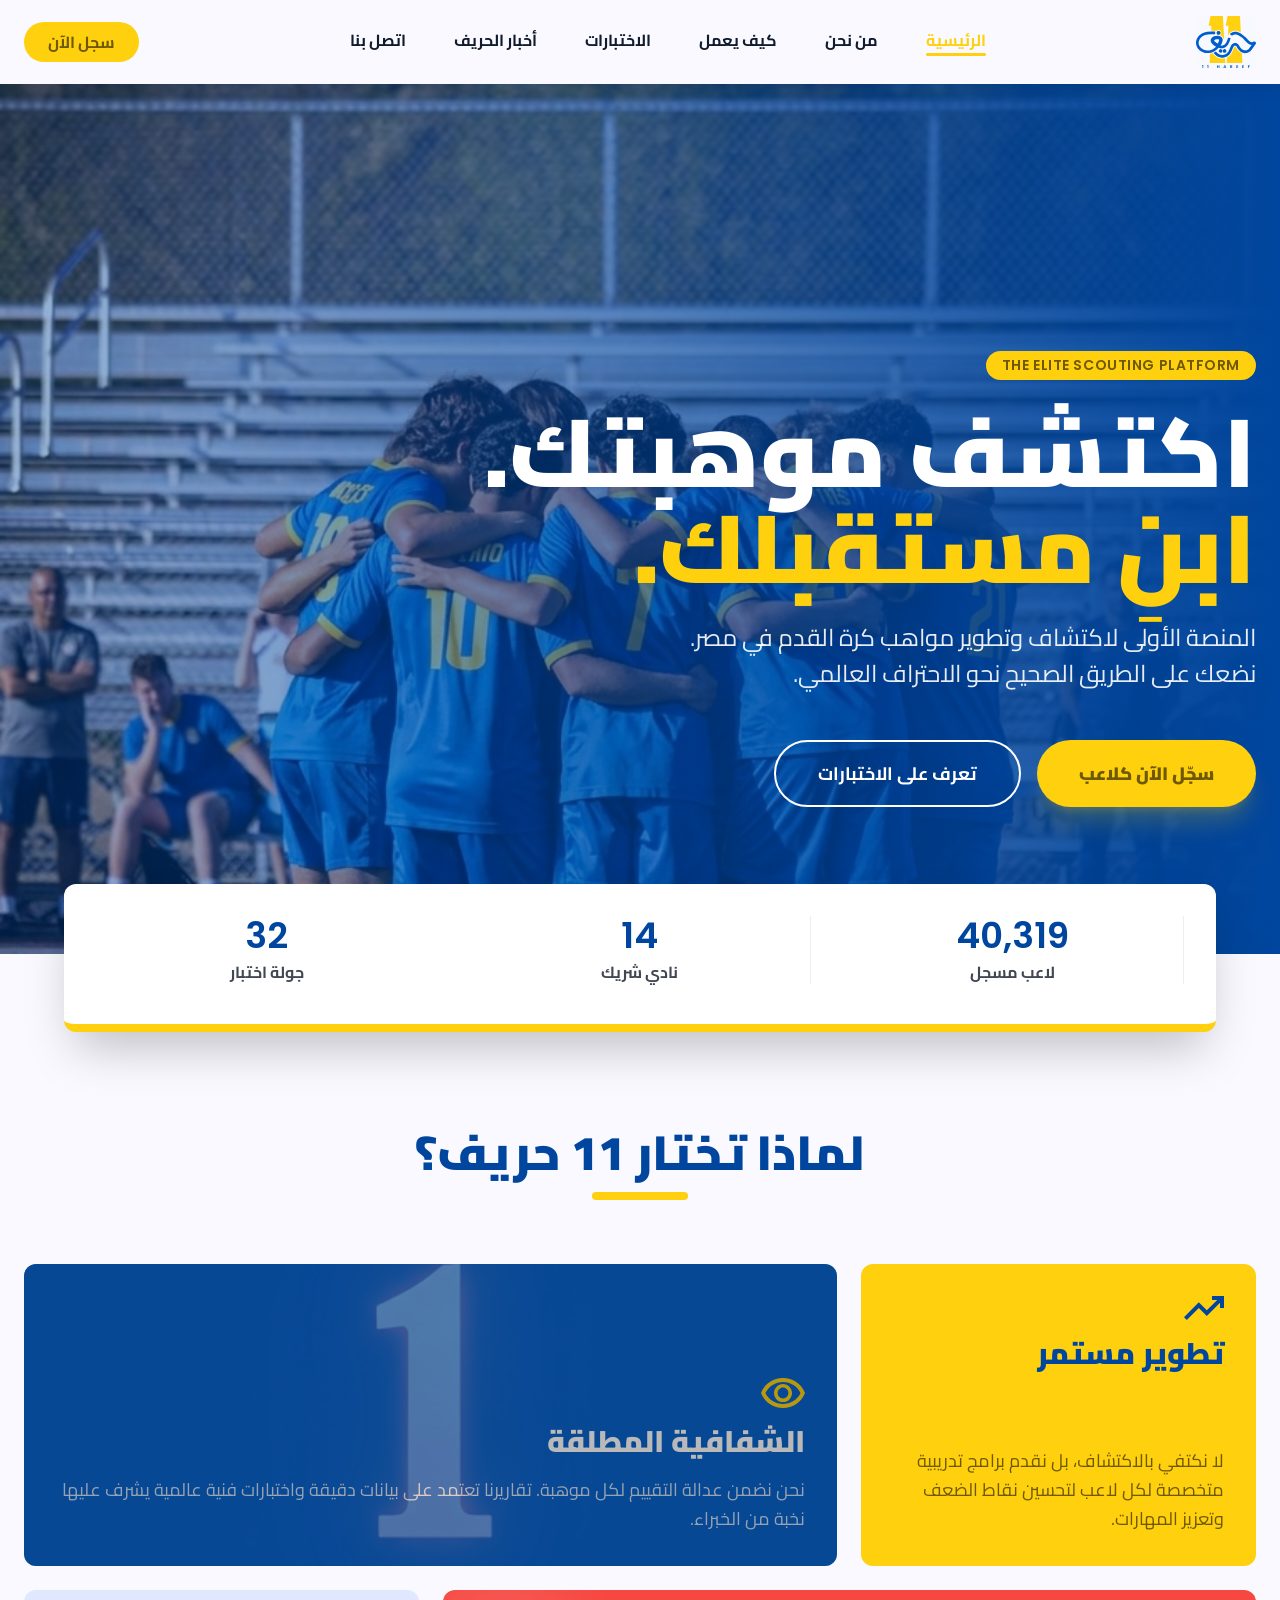
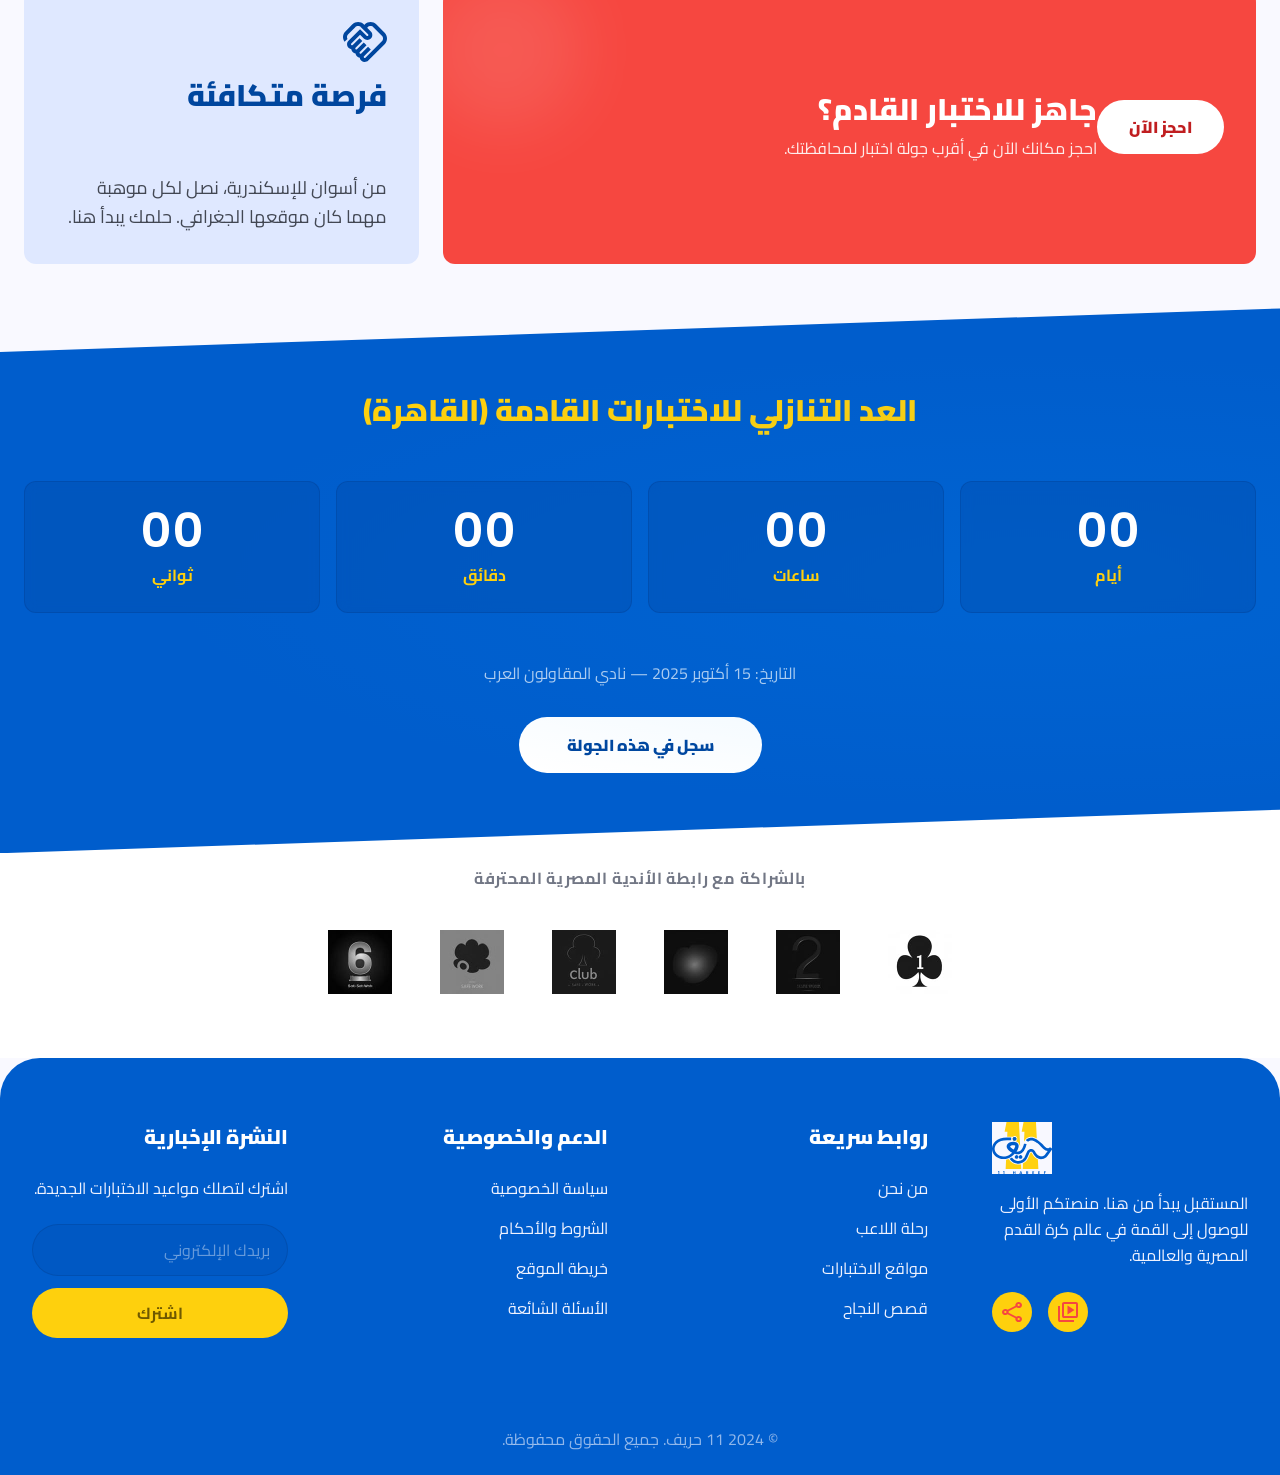
==== index.html @ 9cb5f7e1 "Initial commit" ====
<!DOCTYPE html>
<html lang="ar" dir="rtl">
<head>
  <meta charset="UTF-8" />
  <meta name="viewport" content="width=device-width, initial-scale=1.0" />
  <title>11 حريف — منصة اكتشاف وتطوير مواهب كرة القدم</title>
  <meta name="description" content="المنصة الأولى لاكتشاف وتطوير مواهب كرة القدم في مصر. سجّل الآن كلاعب وتعرف على أقرب جولة اختبار لمحافظتك." />

  <!-- Fonts -->
  <link rel="preconnect" href="https://fonts.googleapis.com" />
  <link rel="preconnect" href="https://fonts.gstatic.com" crossorigin />
  <link href="https://fonts.googleapis.com/css2?family=Cairo:wght@400;700;900&family=Poppins:wght@600&display=swap" rel="stylesheet" />

  <!-- Styles -->
  <link rel="stylesheet" href="css/tokens.css" />
  <link rel="stylesheet" href="css/base.css" />
  <link rel="stylesheet" href="css/components.css" />
  <link rel="stylesheet" href="css/animations.css" />
</head>

<body>

<!-- ══════════════════════════════════════
     NAVBAR
══════════════════════════════════════ -->
<header class="navbar" role="banner">
  <div class="container navbar__inner">

    <!-- Logo (RTL: right side = start) -->
    <a href="/" class="navbar__logo" aria-label="الصفحة الرئيسية لـ 11 حريف">
      <img src="assets/logo.svg" alt="11 حريف" />
    </a>

    <!-- Navigation links -->
    <nav class="navbar__links" role="navigation" aria-label="القائمة الرئيسية">
      <a href="#hero"      class="navbar__link active">الرئيسية</a>
      <a href="#about"     class="navbar__link">من نحن</a>
      <a href="#features"  class="navbar__link">كيف يعمل</a>
      <a href="#tryouts"   class="navbar__link">الاختبارات</a>
      <a href="#news"      class="navbar__link">أخبار الحريف</a>
      <a href="#contact"   class="navbar__link">اتصل بنا</a>
    </nav>

    <!-- CTA -->
    <a href="#register" class="navbar__cta">سجل الآن</a>

    <!-- Mobile hamburger -->
    <button class="navbar__hamburger" aria-label="فتح القائمة" aria-expanded="false" aria-controls="mobile-menu">
      <span></span><span></span><span></span>
    </button>

  </div>
</header>

<!-- Mobile menu -->
<nav id="mobile-menu" class="navbar__mobile" aria-label="قائمة الموبايل">
  <a href="#hero"      class="navbar__link">الرئيسية</a>
  <a href="#about"     class="navbar__link">من نحن</a>
  <a href="#features"  class="navbar__link">كيف يعمل</a>
  <a href="#tryouts"   class="navbar__link">الاختبارات</a>
  <a href="#news"      class="navbar__link">أخبار الحريف</a>
  <a href="#contact"   class="navbar__link">اتصل بنا</a>
  <a href="#register"  class="navbar__cta">سجل الآن</a>
</nav>


<main>

<!-- ══════════════════════════════════════
     HERO
══════════════════════════════════════ -->
<section id="hero" class="hero" aria-labelledby="hero-heading" style="margin-top:84px">

  <!-- Background image -->
  <div class="hero__bg" aria-hidden="true">
    <img src="assets/hero-bg.jpg" alt="" loading="eager" fetchpriority="high" />
  </div>

  <!-- Gradient overlay -->
  <div class="hero__gradient" aria-hidden="true"></div>

  <!-- Content -->
  <div class="container hero__content">

    <span class="hero__badge">THE ELITE SCOUTING PLATFORM</span>

    <h1 id="hero-heading" class="hero__heading">
      اكتشف موهبتك.
      <span>ابنِ مستقبلك.</span>
    </h1>

    <p class="hero__sub">
      المنصة الأولى لاكتشاف وتطوير مواهب كرة القدم في مصر.<br />
      نضعك على الطريق الصحيح نحو الاحتراف العالمي.
    </p>

    <div class="hero__actions">
      <a href="#register" class="btn btn--primary">سجّل الآن كلاعب</a>
      <a href="#tryouts"  class="btn btn--outline">تعرف على الاختبارات</a>
    </div>

  </div>

  <!-- Scroll hint -->
  <div class="hero__scroll" aria-hidden="true">
    <span class="hero__scroll-dot"></span>
    <span class="hero__scroll-dot"></span>
    <span class="hero__scroll-dot"></span>
  </div>

</section>


<!-- ══════════════════════════════════════
     STATS BAR
══════════════════════════════════════ -->
<div class="stats-bar-wrapper" aria-label="إحصائيات المنصة">
  <div class="stats-bar">

    <div class="stats-bar__item">
      <span class="stats-bar__number num" aria-label="خمسون ألفاً زائد">50,000+</span>
      <span class="stats-bar__label">لاعب مسجل</span>
    </div>

    <div class="stats-bar__item">
      <span class="stats-bar__number num" aria-label="ثمانية عشر">18</span>
      <span class="stats-bar__label">نادي شريك</span>
    </div>

    <div class="stats-bar__item">
      <span class="stats-bar__number num" aria-label="أربعون">40</span>
      <span class="stats-bar__label">جولة اختبار</span>
    </div>

  </div>
</div>


<!-- ══════════════════════════════════════
     FEATURES — BENTO GRID
══════════════════════════════════════ -->
<section id="features" class="features" aria-labelledby="features-heading">
  <div class="container">

    <div class="section-heading reveal">
      <h2 id="features-heading" class="section-heading__title">لماذا تختار 11 حريف؟</h2>
      <div class="section-heading__bar" aria-hidden="true"></div>
    </div>

    <div class="bento" role="list">

      <!-- Card 1: تطوير مستمر (yellow) -->
      <article class="bento__card bento__card--yellow" role="listitem">
        <div>
          <img src="assets/icon-growth.svg" alt="" class="bento__icon" aria-hidden="true" />
          <h3 class="bento__heading">تطوير مستمر</h3>
        </div>
        <p class="bento__body">
          لا نكتفي بالاكتشاف، بل نقدم برامج تدريبية متخصصة لكل لاعب لتحسين نقاط الضعف وتعزيز المهارات.
        </p>
      </article>

      <!-- Card 2: الشفافية المطلقة (dark blue wide) -->
      <article class="bento__card bento__card--blue-wide" role="listitem">
        <div class="bento__bg" aria-hidden="true">
          <img src="assets/feature1-bg.jpg" alt="" />
        </div>
        <div>
          <img src="assets/icon-eye.svg" alt="" class="bento__icon" aria-hidden="true" />
          <h3 class="bento__heading">الشفافية المطلقة</h3>
          <div style="margin-top:16px">
            <p class="bento__body">
              نحن نضمن عدالة التقييم لكل موهبة. تقاريرنا تعتمد على بيانات دقيقة واختبارات فنية عالمية يشرف عليها نخبة من الخبراء.
            </p>
          </div>
        </div>
      </article>

      <!-- Card 3: جاهز للاختبار (red CTA) -->
      <article class="bento__card bento__card--red" role="listitem">
        <button class="bento__cta-btn">احجز الآن</button>
        <div class="bento__meta">
          <h3 class="bento__heading">جاهز للاختبار القادم؟</h3>
          <p class="bento__body">احجز مكانك الآن في أقرب جولة اختبار لمحافظتك.</p>
        </div>
      </article>

      <!-- Card 4: فرصة متكافئة (light blue) -->
      <article class="bento__card bento__card--light" role="listitem">
        <div>
          <img src="assets/icon-equal.svg" alt="" class="bento__icon" aria-hidden="true" />
          <h3 class="bento__heading">فرصة متكافئة</h3>
        </div>
        <p class="bento__body">
          من أسوان للإسكندرية، نصل لكل موهبة مهما كان موقعها الجغرافي. حلمك يبدأ هنا.
        </p>
      </article>

    </div>
  </div>
</section>


<!-- ══════════════════════════════════════
     COUNTDOWN
══════════════════════════════════════ -->
<section id="tryouts" class="countdown" aria-labelledby="countdown-heading">
  <div class="container">

    <h2 id="countdown-heading" class="countdown__title">
      العد التنازلي للاختبارات القادمة (القاهرة)
    </h2>

    <div class="countdown__grid reveal" role="timer" aria-live="polite" aria-label="العد التنازلي">

      <div class="countdown__unit">
        <div id="cd-days"    class="countdown__number num" aria-label="الأيام">00</div>
        <div class="countdown__label">أيام</div>
      </div>

      <div class="countdown__unit">
        <div id="cd-hours"   class="countdown__number num" aria-label="الساعات">00</div>
        <div class="countdown__label">ساعات</div>
      </div>

      <div class="countdown__unit">
        <div id="cd-minutes" class="countdown__number num" aria-label="الدقائق">00</div>
        <div class="countdown__label">دقائق</div>
      </div>

      <div class="countdown__unit">
        <div id="cd-seconds" class="countdown__number num" aria-label="الثواني">00</div>
        <div class="countdown__label">ثواني</div>
      </div>

    </div>

    <div class="countdown__info reveal reveal-delay-2">
      <p class="countdown__date">التاريخ: 15 أكتوبر 2025 — نادي المقاولون العرب</p>
      <a href="#register" class="countdown__register">سجل في هذه الجولة</a>
    </div>

  </div>
</section>


<!-- ══════════════════════════════════════
     PARTNERS
══════════════════════════════════════ -->
<section id="partners" class="partners" aria-labelledby="partners-heading">
  <div class="container">

    <p id="partners-heading" class="partners__label reveal">
      بالشراكة مع رابطة الأندية المصرية المحترفة
    </p>

    <div class="partners__logos reveal reveal-delay-1" role="list" aria-label="الأندية الشريكة">
      <img src="assets/club1.png" alt="النادي الشريك 1" class="partners__logo" loading="lazy" role="listitem" />
      <img src="assets/club2.png" alt="النادي الشريك 2" class="partners__logo" loading="lazy" role="listitem" />
      <img src="assets/club3.png" alt="النادي الشريك 3" class="partners__logo" loading="lazy" role="listitem" />
      <img src="assets/club4.png" alt="النادي الشريك 4" class="partners__logo" loading="lazy" role="listitem" />
      <img src="assets/club5.png" alt="النادي الشريك 5" class="partners__logo" loading="lazy" role="listitem" />
      <img src="assets/club6.png" alt="النادي الشريك 6" class="partners__logo" loading="lazy" role="listitem" />
    </div>

  </div>
</section>

</main>


<!-- ══════════════════════════════════════
     FOOTER
══════════════════════════════════════ -->
<footer id="contact" class="footer" role="contentinfo">

  <div class="footer__main container">

    <!-- Brand column -->
    <div class="footer__brand reveal reveal-delay-3">
      <div class="footer__logo">
        <img src="assets/logo.svg" alt="11 حريف" />
      </div>
      <p class="footer__tagline">
        المستقبل يبدأ من هنا. منصتكم الأولى للوصول إلى القمة في عالم كرة القدم المصرية والعالمية.
      </p>
      <div class="footer__socials" aria-label="حسابات التواصل الاجتماعي">
        <a href="#" class="footer__social-btn" aria-label="إنستغرام">
          <img src="assets/social-ig.svg" alt="" aria-hidden="true" />
        </a>
        <a href="#" class="footer__social-btn" aria-label="تويتر">
          <img src="assets/social-tw.svg" alt="" aria-hidden="true" />
        </a>
      </div>
    </div>

    <!-- Quick links -->
    <nav class="footer__col reveal reveal-delay-2" aria-labelledby="footer-links-heading">
      <h3 id="footer-links-heading" class="footer__col-title">روابط سريعة</h3>
      <ul class="footer__links">
        <li><a href="#about"   class="footer__link">من نحن</a></li>
        <li><a href="#journey" class="footer__link">رحلة اللاعب</a></li>
        <li><a href="#tryouts" class="footer__link">مواقع الاختبارات</a></li>
        <li><a href="#success" class="footer__link">قصص النجاح</a></li>
      </ul>
    </nav>

    <!-- Support links -->
    <nav class="footer__col reveal reveal-delay-1" aria-labelledby="footer-support-heading">
      <h3 id="footer-support-heading" class="footer__col-title">الدعم والخصوصية</h3>
      <ul class="footer__links">
        <li><a href="#privacy"  class="footer__link">سياسة الخصوصية</a></li>
        <li><a href="#terms"    class="footer__link">الشروط والأحكام</a></li>
        <li><a href="#sitemap"  class="footer__link">خريطة الموقع</a></li>
        <li><a href="#faq"      class="footer__link">الأسئلة الشائعة</a></li>
      </ul>
    </nav>

    <!-- Newsletter -->
    <div class="footer__col reveal" aria-labelledby="footer-newsletter-heading">
      <h3 id="footer-newsletter-heading" class="footer__col-title">النشرة الإخبارية</h3>
      <p class="footer__newsletter-desc">اشترك لتصلك مواعيد الاختبارات الجديدة.</p>
      <form class="footer__form" novalidate aria-label="نموذج الاشتراك في النشرة">
        <label for="newsletter-email" class="sr-only">بريدك الإلكتروني</label>
        <input
          id="newsletter-email"
          type="email"
          class="footer__input"
          placeholder="بريدك الإلكتروني"
          autocomplete="email"
          required
        />
        <button type="submit" class="footer__subscribe">اشترك</button>
      </form>
    </div>

  </div>

  <div class="footer__bottom">
    <p class="footer__copyright">© 2024 11 حريف. جميع الحقوق محفوظة.</p>
  </div>

</footer>


<!-- Scripts -->
<script type="module" src="js/main.js"></script>

</body>
</html>
---- css/tokens.css ----
:root {
  /* ── Colors ── */
  --c-primary:        #00469e;
  --c-primary-dark:   #005dcc;
  --c-primary-light:  #dfe8ff;
  --c-accent:         #fed00d;
  --c-accent-dark:    #6f5900;
  --c-red:            #f64740;
  --c-red-dark:       #c01e20;
  --c-white:          #ffffff;
  --c-bg:             #f9f9ff;

  /* Text */
  --c-text-primary:   #101c2e;
  --c-text-secondary: #424753;
  --c-text-muted:     #727785;
  --c-text-light:     #f0f3ff;

  /* ── Typography ── */
  --font-arabic:  'Cairo', sans-serif;
  --font-numeric: 'Poppins', sans-serif;

  --text-hero:   clamp(60px, 7.5vw, 96px);
  --text-h2:     clamp(32px, 3.75vw, 48px);
  --text-h3:     clamp(22px, 2.34vw, 30px);
  --text-h4:     20px;
  --text-body-l: 18px;
  --text-body:   16px;
  --text-sm:     14px;

  /* ── Spacing ── */
  --sp-1: 4px;
  --sp-2: 8px;
  --sp-3: 12px;
  --sp-4: 16px;
  --sp-5: 24px;
  --sp-6: 32px;
  --sp-7: 48px;
  --sp-8: 64px;
  --sp-9: 96px;

  /* ── Radii ── */
  --r-sm:   6px;
  --r-md:   12px;
  --r-lg:   20px;
  --r-xl:   40px;
  --r-full: 9999px;

  /* ── Shadows ── */
  --shadow-nav:    0 10px 15px -3px rgba(16,28,46,.05), 0 4px 6px -4px rgba(16,28,46,.05);
  --shadow-card:   0 25px 50px -12px rgba(0,0,0,.25);
  --shadow-accent: 0 20px 25px -5px rgba(254,208,13,.2), 0 8px 10px -6px rgba(254,208,13,.2);

  /* ── Transitions ── */
  --ease: cubic-bezier(.4,0,.2,1);
  --t-fast: 150ms;
  --t-base: 300ms;
  --t-slow: 500ms;

  /* ── Container ── */
  --container-max: 1280px;
  --container-px:  clamp(16px, 3vw, 24px);
}
---- css/base.css ----
*, *::before, *::after { box-sizing: border-box; margin: 0; padding: 0; }

html {
  scroll-behavior: smooth;
  font-size: 16px;
}

body {
  direction: rtl;
  font-family: var(--font-arabic);
  font-weight: 400;
  background-color: var(--c-bg);
  color: var(--c-text-primary);
  line-height: 1.5;
  -webkit-font-smoothing: antialiased;
  overflow-x: hidden;
}

img { display: block; max-width: 100%; }

a { text-decoration: none; color: inherit; }

button { border: none; cursor: pointer; font-family: inherit; }

ul, ol { list-style: none; }

/* ── Utility ── */
.container {
  width: 100%;
  max-width: var(--container-max);
  margin-inline: auto;
  padding-inline: var(--container-px);
}

.sr-only {
  position: absolute; width: 1px; height: 1px;
  padding: 0; margin: -1px; overflow: hidden;
  clip: rect(0,0,0,0); white-space: nowrap; border: 0;
}

/* Numeric font override */
.num { font-family: var(--font-numeric); font-weight: 600; }

/* Section reveal — js adds .visible */
.reveal {
  opacity: 0;
  transform: translateY(32px);
  transition: opacity var(--t-slow) var(--ease),
              transform var(--t-slow) var(--ease);
}
.reveal.visible {
  opacity: 1;
  transform: none;
}
.reveal-delay-1 { transition-delay: 100ms; }
.reveal-delay-2 { transition-delay: 200ms; }
.reveal-delay-3 { transition-delay: 300ms; }
.reveal-delay-4 { transition-delay: 400ms; }
---- css/components.css ----
/* ════════════════════════════════════════════
   NAVBAR
════════════════════════════════════════════ */
.navbar {
  position: fixed;
  top: 0; inset-inline: 0;
  z-index: 100;
  height: 84px;
  background: rgba(249,249,255,.9);
  backdrop-filter: blur(6px);
  -webkit-backdrop-filter: blur(6px);
  box-shadow: var(--shadow-nav);
  transition: background var(--t-base) var(--ease),
              box-shadow var(--t-base) var(--ease);
}

.navbar.scrolled {
  background: rgba(249,249,255,.98);
  box-shadow: 0 4px 24px rgba(0,0,0,.08);
}

.navbar__inner {
  height: 100%;
  display: flex;
  align-items: center;
  justify-content: space-between;
  gap: var(--sp-5);
}

.navbar__logo {
  height: 52px;
  width: 60px;
  flex-shrink: 0;
}
.navbar__logo img { height: 100%; width: auto; }

.navbar__links {
  display: flex;
  align-items: center;
  gap: var(--sp-7);
}

.navbar__link {
  font-size: var(--text-body);
  font-weight: 700;
  color: var(--c-text-primary);
  white-space: nowrap;
  position: relative;
  padding-block-end: 4px;
  transition: color var(--t-fast) var(--ease);
}

.navbar__link::after {
  content: '';
  position: absolute;
  inset-block-end: 0;
  inset-inline: 0;
  height: 3px;
  background: var(--c-accent);
  border-radius: var(--r-full);
  transform: scaleX(0);
  transform-origin: center;
  transition: transform var(--t-base) var(--ease);
}

.navbar__link:hover { color: var(--c-primary); }
.navbar__link:hover::after,
.navbar__link.active { color: var(--c-accent); }
.navbar__link.active::after { transform: scaleX(1); }

.navbar__cta {
  background: var(--c-accent);
  color: var(--c-accent-dark);
  font-weight: 700;
  font-size: var(--text-body);
  padding: 8px 24px;
  border-radius: var(--r-full);
  white-space: nowrap;
  transition: background var(--t-fast) var(--ease),
              transform var(--t-fast) var(--ease),
              box-shadow var(--t-fast) var(--ease);
}
.navbar__cta:hover {
  background: #f5c500;
  transform: translateY(-1px);
  box-shadow: var(--shadow-accent);
}
.navbar__cta:active { transform: translateY(0); }

/* Hamburger */
.navbar__hamburger {
  display: none;
  flex-direction: column;
  gap: 5px;
  background: none;
  padding: 4px;
}
.navbar__hamburger span {
  display: block;
  width: 24px; height: 2px;
  background: var(--c-text-primary);
  border-radius: 2px;
  transition: transform var(--t-base) var(--ease), opacity var(--t-base) var(--ease);
}
.navbar__hamburger.open span:nth-child(1) { transform: translateY(7px) rotate(45deg); }
.navbar__hamburger.open span:nth-child(2) { opacity: 0; }
.navbar__hamburger.open span:nth-child(3) { transform: translateY(-7px) rotate(-45deg); }

/* Mobile menu */
.navbar__mobile {
  display: none;
  position: fixed;
  inset-inline: 0;
  top: 84px;
  background: rgba(249,249,255,.97);
  backdrop-filter: blur(12px);
  padding: var(--sp-6);
  flex-direction: column;
  gap: var(--sp-5);
  z-index: 99;
  border-block-end: 1px solid rgba(0,70,158,.1);
  transform: translateY(-100%);
  opacity: 0;
  transition: transform var(--t-base) var(--ease), opacity var(--t-base) var(--ease);
}
.navbar__mobile.open {
  display: flex;
  transform: translateY(0);
  opacity: 1;
}
.navbar__mobile .navbar__link { font-size: 18px; padding: var(--sp-2) 0; border-block-end: 1px solid rgba(0,70,158,.05); }
.navbar__mobile .navbar__cta { text-align: center; padding: 12px 24px; font-size: var(--text-body-l); }


/* ════════════════════════════════════════════
   HERO
════════════════════════════════════════════ */
.hero {
  position: relative;
  height: 870px;
  background-color: var(--c-primary);
  overflow: hidden;
}

.hero__bg {
  position: absolute;
  inset: 0;
  opacity: .6;
}
.hero__bg img {
  width: 100%;
  height: 147%;
  object-fit: cover;
  object-position: center top;
  margin-top: -23.56%;
}

.hero__gradient {
  position: absolute;
  inset: 0;
  /* Blue solid on the right (RTL start = content side), transparent on left */
  background: linear-gradient(
    to left,
    var(--c-primary) 0%,
    rgba(0,70,158,.4) 50%,
    rgba(0,70,158,0) 100%
  );
}

.hero__content {
  position: relative;
  z-index: 2;
  height: 100%;
  display: flex;
  flex-direction: column;
  justify-content: center;
  /* flex-start = inline-start = RIGHT in RTL */
  align-items: flex-start;
  padding-block: 120px 0;
  padding-inline-end: 30%;    /* keep text on right half, let image breathe on left */
}

.hero__badge {
  background: var(--c-accent);
  color: var(--c-accent-dark);
  font-family: var(--font-numeric);
  font-size: var(--text-sm);
  font-weight: 600;
  letter-spacing: .04em;
  padding: 4px 16px;
  border-radius: var(--r-full);
  display: inline-block;
  margin-block-end: var(--sp-5);
  animation: fadeSlideDown .6s var(--ease) .2s both;
}

.hero__heading {
  font-size: var(--text-hero);
  font-weight: 900;
  line-height: 1;
  color: var(--c-white);
  text-align: right;
  white-space: nowrap;
  margin-block-end: var(--sp-5);
  animation: fadeSlideRight .7s var(--ease) .3s both;
}
.hero__heading span { color: var(--c-accent); display: block; }

.hero__sub {
  font-size: clamp(18px, 1.875vw, 24px);
  font-weight: 400;
  color: rgba(255,255,255,.9);
  text-align: right;
  line-height: 1.5;
  max-width: 640px;
  margin-block-end: var(--sp-7);
  animation: fadeSlideRight .7s var(--ease) .45s both;
}

.hero__actions {
  display: flex;
  gap: var(--sp-4);
  animation: fadeSlideUp .7s var(--ease) .6s both;
}

.btn {
  display: inline-flex;
  align-items: center;
  justify-content: center;
  font-family: var(--font-arabic);
  font-weight: 700;
  font-size: var(--text-body-l);
  border-radius: var(--r-full);
  padding: 18px 42px;
  white-space: nowrap;
  cursor: pointer;
  transition: transform var(--t-fast) var(--ease),
              box-shadow var(--t-fast) var(--ease);
}
.btn:hover { transform: translateY(-2px); }
.btn:active { transform: translateY(0); }

.btn--primary {
  background: var(--c-accent);
  color: var(--c-accent-dark);
  font-weight: 900;
  box-shadow: var(--shadow-accent);
}
.btn--primary:hover { box-shadow: 0 24px 30px -5px rgba(254,208,13,.35); }

.btn--outline {
  background: transparent;
  color: var(--c-white);
  border: 2px solid var(--c-white);
}
.btn--outline:hover { background: rgba(255,255,255,.08); }


/* ════════════════════════════════════════════
   STATS BAR
════════════════════════════════════════════ */
.stats-bar-wrapper {
  position: relative;
  z-index: 10;
  margin-block-start: -70px;
  margin-block-end: 0;
  padding-inline: var(--container-px);
  max-width: 1200px;
  margin-inline: auto;
}

.stats-bar {
  background: var(--c-white);
  border-radius: var(--r-md);
  border-block-end: 8px solid var(--c-accent);
  box-shadow: var(--shadow-card);
  display: grid;
  grid-template-columns: repeat(3, 1fr);
  padding: 32px var(--sp-6) 40px;
  gap: var(--sp-6);
  animation: fadeSlideUp 0.7s var(--ease) 0.4s both;
}

.stats-bar__item {
  display: flex;
  flex-direction: column;
  align-items: center;
  gap: 4px;
}

.stats-bar__item:not(:last-child) {
  border-inline-start: 1px solid rgba(194,198,214,.3);
}

.stats-bar__number {
  font-family: var(--font-numeric);
  font-size: 36px;
  font-weight: 600;
  color: var(--c-primary);
  line-height: 1.1;
}

.stats-bar__label {
  font-size: var(--text-body);
  font-weight: 700;
  color: var(--c-text-secondary);
}


/* ════════════════════════════════════════════
   FEATURES BENTO
════════════════════════════════════════════ */
.features {
  padding-block: var(--sp-9) var(--sp-9);
  background: var(--c-bg);
}

.section-heading {
  text-align: center;
  margin-block-end: var(--sp-8);
}

.section-heading__title {
  font-size: var(--text-h2);
  font-weight: 900;
  color: var(--c-primary);
  line-height: 1;
  margin-block-end: var(--sp-4);
}

.section-heading__bar {
  width: 96px;
  height: 8px;
  background: var(--c-accent);
  border-radius: var(--r-full);
  margin-inline: auto;
}

/* Bento grid */
.bento {
  display: grid;
  grid-template-columns: repeat(3, 1fr);
  grid-template-rows: 302px 274px;
  gap: 24px;
}

.bento__card {
  border-radius: var(--r-md);
  padding: var(--sp-6);
  display: flex;
  flex-direction: column;
  justify-content: space-between;
  overflow: hidden;
  position: relative;
  transition: transform var(--t-base) var(--ease),
              box-shadow var(--t-base) var(--ease);
}
.bento__card:hover {
  transform: translateY(-4px);
  box-shadow: 0 20px 40px rgba(0,0,0,.12);
}

/* Feature 2 – yellow, small card */
.bento__card--yellow {
  background: var(--c-accent);
  grid-column: 1;
  grid-row: 1;
}

/* Feature 1 – dark blue, wide */
.bento__card--blue-wide {
  background: var(--c-primary-dark);
  grid-column: 2 / 4;
  grid-row: 1;
  justify-content: flex-end;
}
.bento__card--blue-wide .bento__bg {
  position: absolute;
  inset: 0;
  opacity: .3;
}
.bento__card--blue-wide .bento__bg img {
  width: 100%;
  height: 100%;
  object-fit: cover;
}

/* CTA Card – red */
.bento__card--red {
  background: var(--c-red);
  grid-column: 1 / 3;
  grid-row: 2;
  flex-direction: row;
  align-items: center;
  justify-content: space-between;
}
.bento__card--red::after {
  content: '';
  position: absolute;
  top: -20px;
  inset-inline-end: -20px;
  width: 160px;
  height: 160px;
  background: rgba(255,255,255,.1);
  border-radius: 50%;
  filter: blur(32px);
}

/* Feature 3 – light blue, small */
.bento__card--light {
  background: var(--c-primary-light);
  grid-column: 3;
  grid-row: 2;
}

.bento__icon {
  width: auto;
  height: auto;
  max-width: 48px;
  max-height: 44px;
  margin-block-end: var(--sp-4);
  align-self: flex-end;
  flex-shrink: 0;
}

.bento__heading {
  font-size: var(--text-h3);
  font-weight: 900;
  text-align: right;
  line-height: 1.2;
}
.bento__card--yellow .bento__heading { color: var(--c-primary); }
.bento__card--blue-wide .bento__heading,
.bento__card--red .bento__heading { color: var(--c-white); }
.bento__card--light .bento__heading { color: var(--c-primary); }

.bento__body {
  font-size: var(--text-body-l);
  line-height: 1.6;
  text-align: right;
}
.bento__card--yellow .bento__body { color: var(--c-accent-dark); }
.bento__card--blue-wide .bento__body { color: rgba(255,255,255,.8); }
.bento__card--red .bento__body { color: rgba(255,255,255,.9); font-size: var(--text-body); }
.bento__card--light .bento__body { color: var(--c-text-secondary); }

.bento__meta {
  display: flex;
  flex-direction: column;
  gap: var(--sp-2);
  flex: 1;
  justify-content: center;
  text-align: right;
}

.bento__cta-btn {
  background: var(--c-white);
  color: var(--c-red-dark);
  font-family: var(--font-arabic);
  font-weight: 900;
  font-size: var(--text-body);
  padding: 12px 32px;
  border-radius: var(--r-full);
  white-space: nowrap;
  flex-shrink: 0;
  transition: transform var(--t-fast) var(--ease), box-shadow var(--t-fast) var(--ease);
}
.bento__cta-btn:hover {
  transform: scale(1.04);
  box-shadow: 0 8px 20px rgba(0,0,0,.12);
}


/* ════════════════════════════════════════════
   COUNTDOWN
════════════════════════════════════════════ */
.countdown {
  background: var(--c-primary-dark);
  position: relative;
  overflow: hidden;
  padding-block: 80px;
  clip-path: polygon(0 8%, 100% 0, 100% 92%, 0 100%);
  margin-block: -4%;
}

.countdown::before {
  content: '';
  position: absolute;
  inset: 0;
  background: radial-gradient(ellipse at 80% 50%, rgba(0,150,255,.12) 0%, transparent 60%);
  pointer-events: none;
}

.countdown__title {
  font-size: var(--text-h3);
  font-weight: 900;
  color: var(--c-accent);
  text-align: center;
  margin-block-end: var(--sp-7);
  animation: pulse 3s ease-in-out infinite;
}

.countdown__grid {
  display: grid;
  grid-template-columns: repeat(4, 1fr);
  gap: var(--sp-4);
  margin-block-end: var(--sp-7);
}

.countdown__unit {
  background: rgba(0,70,158,.3);
  border: 1px solid rgba(0,70,158,.5);
  border-radius: var(--r-md);
  backdrop-filter: blur(6px);
  padding: 25px;
  text-align: center;
  display: flex;
  flex-direction: column;
  gap: var(--sp-2);
  transition: background var(--t-base) var(--ease),
              border-color var(--t-base) var(--ease),
              transform var(--t-base) var(--ease);
}
.countdown__unit:hover {
  background: rgba(0,70,158,.45);
  transform: translateY(-2px);
}

.countdown__number {
  font-family: var(--font-numeric);
  font-size: 48px;
  font-weight: 600;
  color: var(--c-white);
  line-height: 1;
  transition: transform var(--t-fast) var(--ease);
}
.countdown__number.flip {
  animation: flip var(--t-base) var(--ease);
}

.countdown__label {
  font-size: var(--text-body);
  font-weight: 700;
  color: var(--c-accent);
}

.countdown__info {
  text-align: center;
}

.countdown__date {
  font-size: var(--text-body);
  color: rgba(255,255,255,.7);
  margin-block-end: var(--sp-6);
}

.countdown__register {
  background: var(--c-white);
  color: var(--c-primary);
  font-family: var(--font-arabic);
  font-weight: 900;
  font-size: var(--text-body);
  padding: 16px 48px;
  border-radius: var(--r-full);
  display: inline-block;
  transition: transform var(--t-fast) var(--ease),
              box-shadow var(--t-fast) var(--ease);
}
.countdown__register:hover {
  transform: translateY(-2px);
  box-shadow: 0 10px 24px rgba(255,255,255,.2);
}


/* ════════════════════════════════════════════
   PARTNERS
════════════════════════════════════════════ */
.partners {
  background: var(--c-white);
  padding-block: var(--sp-8);
}

.partners__label {
  font-size: var(--text-body);
  font-weight: 700;
  color: var(--c-text-muted);
  text-align: center;
  text-transform: uppercase;
  letter-spacing: .05em;
  margin-block-end: 40px;
}

.partners__logos {
  display: flex;
  align-items: center;
  justify-content: center;
  gap: 48px;
  opacity: .6;
  filter: grayscale(100%);
  transition: opacity var(--t-base) var(--ease), filter var(--t-base) var(--ease);
  flex-wrap: wrap;
}
.partners__logos:hover { opacity: .8; filter: grayscale(30%); }

.partners__logo {
  width: 64px;
  height: 64px;
  object-fit: contain;
  transition: filter var(--t-base) var(--ease), transform var(--t-base) var(--ease);
}
.partners__logo:hover { filter: grayscale(0) !important; transform: scale(1.1); }


/* ════════════════════════════════════════════
   FOOTER
════════════════════════════════════════════ */
.footer {
  background: var(--c-primary-dark);
  border-radius: var(--r-xl) var(--r-xl) 0 0;
  overflow: hidden;
}

.footer__main {
  display: grid;
  grid-template-columns: repeat(4, 1fr);
  gap: var(--sp-8);
  padding: var(--sp-8) var(--sp-6);
  direction: rtl;
}

.footer__brand {}

.footer__logo {
  width: 60px;
  height: 52px;
  margin-block-end: var(--sp-4);
  margin-inline-start: auto;
}
.footer__logo img { height: 100%; width: auto; }

.footer__tagline {
  font-size: var(--text-body);
  color: var(--c-text-light);
  line-height: 1.625;
  text-align: right;
  margin-block-end: var(--sp-5);
}

.footer__socials {
  display: flex;
  gap: var(--sp-4);
  justify-content: flex-end;
}

.footer__social-btn {
  width: 40px;
  height: 40px;
  background: var(--c-accent);
  border-radius: 50%;
  display: flex;
  align-items: center;
  justify-content: center;
  transition: background var(--t-fast) var(--ease),
              transform var(--t-fast) var(--ease);
}
.footer__social-btn:hover {
  background: #f5c500;
  transform: translateY(-2px);
}
.footer__social-btn img { width: 20px; height: 20px; }

.footer__col-title {
  font-size: var(--text-h4);
  font-weight: 900;
  color: var(--c-white);
  text-align: right;
  margin-block-end: var(--sp-5);
}

.footer__links {
  display: flex;
  flex-direction: column;
  gap: var(--sp-4);
}

.footer__link {
  font-size: var(--text-body);
  color: var(--c-text-light);
  text-align: right;
  transition: color var(--t-fast) var(--ease);
}
.footer__link:hover { color: var(--c-accent); }

/* Newsletter */
.footer__newsletter-desc {
  font-size: var(--text-body);
  color: var(--c-text-light);
  text-align: right;
  margin-block-end: var(--sp-5);
}

.footer__form {
  display: flex;
  flex-direction: column;
  gap: var(--sp-3);
}

.footer__input {
  background: rgba(0,70,158,.2);
  border: 1px solid rgba(0,70,158,.5);
  border-radius: var(--r-full);
  padding: 10px 17px;
  color: var(--c-white);
  font-family: var(--font-arabic);
  font-size: var(--text-body);
  outline: none;
  text-align: right;
  transition: border-color var(--t-fast) var(--ease),
              background var(--t-fast) var(--ease);
  width: 100%;
}
.footer__input::placeholder { color: rgba(255,255,255,.4); }
.footer__input:focus {
  border-color: var(--c-accent);
  background: rgba(0,70,158,.3);
}

.footer__subscribe {
  background: var(--c-accent);
  color: var(--c-accent-dark);
  font-weight: 700;
  font-size: var(--text-body);
  padding: 10px 24px;
  border-radius: var(--r-full);
  text-align: center;
  cursor: pointer;
  transition: background var(--t-fast) var(--ease),
              transform var(--t-fast) var(--ease);
}
.footer__subscribe:hover {
  background: #f5c500;
  transform: translateY(-1px);
}

/* Bottom bar */
.footer__bottom {
  border-block-start: 1px solid rgba(0,93,204,.2);
  padding: var(--sp-5) var(--sp-6);
  text-align: center;
}
.footer__copyright {
  font-size: var(--text-body);
  color: rgba(240,243,255,.6);
}


/* ════════════════════════════════════════════
   RESPONSIVE
════════════════════════════════════════════ */
@media (max-width: 1024px) {
  .bento {
    grid-template-columns: 1fr 1fr;
    grid-template-rows: auto;
  }
  .bento__card--yellow    { grid-column: 1; grid-row: 1; }
  .bento__card--blue-wide { grid-column: 1 / 3; grid-row: 2; min-height: 280px; }
  .bento__card--red       { grid-column: 1 / 3; grid-row: 3; flex-direction: row; }
  .bento__card--light     { grid-column: 2; grid-row: 1; }

  .footer__main { grid-template-columns: 1fr 1fr; }
}

@media (max-width: 768px) {
  .navbar__links,
  .navbar__cta { display: none; }
  .navbar__hamburger { display: flex; }

  .hero { height: clamp(560px, 90vw, 700px); }
  .hero__content { align-items: stretch; }
  .hero__badge { align-self: flex-end; }
  .hero__badge, .hero__heading, .hero__sub { text-align: right; }
  .hero__actions { flex-wrap: wrap; }
  .hero__gradient { background: linear-gradient(to bottom, rgba(0,70,158,.7) 0%, rgba(0,70,158,.5) 60%, rgba(0,70,158,.3) 100%); }
  .btn { padding: 14px 28px; font-size: var(--text-body); }

  .stats-bar { grid-template-columns: 1fr; gap: var(--sp-4); }
  .stats-bar__item:not(:last-child) { border-inline-start: none; border-block-end: 1px solid rgba(194,198,214,.3); padding-block-end: var(--sp-4); }

  .bento {
    grid-template-columns: 1fr;
    grid-template-rows: auto;
  }
  .bento__card--yellow    { grid-column: 1; grid-row: 1; }
  .bento__card--blue-wide { grid-column: 1; grid-row: 2; min-height: 260px; }
  .bento__card--red       { grid-column: 1; grid-row: 3; flex-direction: column; align-items: flex-start; gap: var(--sp-4); }
  .bento__card--light     { grid-column: 1; grid-row: 4; }

  .countdown { clip-path: polygon(0 3%, 100% 0, 100% 97%, 0 100%); }
  .countdown__grid { grid-template-columns: repeat(2, 1fr); }

  .footer__main { grid-template-columns: 1fr 1fr; gap: var(--sp-6); padding: var(--sp-6) var(--sp-5); }
}

@media (max-width: 480px) {
  .footer__main { grid-template-columns: 1fr; }
  .countdown__grid { grid-template-columns: repeat(2, 1fr); }
  .partners__logos { gap: 28px; }
  .partners__logo { width: 48px; height: 48px; }
}
---- css/animations.css ----
/* ── Entrance Keyframes ── */
@keyframes fadeSlideDown {
  from { opacity: 0; transform: translateY(-16px); }
  to   { opacity: 1; transform: none; }
}
@keyframes fadeSlideRight {
  from { opacity: 0; transform: translateX(24px); }
  to   { opacity: 1; transform: none; }
}
@keyframes fadeSlideUp {
  from { opacity: 0; transform: translateY(20px); }
  to   { opacity: 1; transform: none; }
}
@keyframes fadeIn {
  from { opacity: 0; }
  to   { opacity: 1; }
}

/* ── Countdown flip ── */
@keyframes flip {
  0%   { transform: translateY(0); opacity: 1; }
  40%  { transform: translateY(-12px); opacity: 0; }
  60%  { transform: translateY(12px);  opacity: 0; }
  100% { transform: translateY(0);     opacity: 1; }
}

/* ── Subtle pulse on title ── */
@keyframes pulse {
  0%, 100% { opacity: 1; }
  50%       { opacity: .8; }
}

/* ── Stat counter roll-up ── */
@keyframes countUp {
  from { opacity: 0; transform: translateY(8px); }
  to   { opacity: 1; transform: none; }
}

/* ── Shimmer on partner logos ── */
@keyframes shimmer {
  0%   { background-position: -200% center; }
  100% { background-position:  200% center; }
}

/* ── Scroll-down indicator ── */
@keyframes bounce {
  0%, 80%, 100% { transform: translateY(0); }
  40%            { transform: translateY(6px); }
}

/* ── Hover ring on CTA ── */
.btn--primary::after {
  content: '';
  position: absolute;
  inset: -4px;
  border-radius: var(--r-full);
  border: 2px solid var(--c-accent);
  opacity: 0;
  transition: opacity var(--t-fast) var(--ease), inset var(--t-fast) var(--ease);
}
.btn { position: relative; }
.btn--primary:hover::after {
  opacity: .5;
  inset: -6px;
}

/* ── Hero scroll hint ── */
.hero__scroll {
  position: absolute;
  inset-block-end: 32px;
  inset-inline-start: 50%;
  transform: translateX(-50%);
  display: flex;
  flex-direction: column;
  align-items: center;
  gap: 6px;
  opacity: .5;
  animation: fadeIn 1s var(--ease) 1.2s both;
}
.hero__scroll-dot {
  width: 6px;
  height: 6px;
  background: var(--c-white);
  border-radius: 50%;
  animation: bounce 1.4s var(--ease) infinite;
}
.hero__scroll-dot:nth-child(2) { animation-delay: .15s; }
.hero__scroll-dot:nth-child(3) { animation-delay: .3s; }

/* ── Bento card stagger ── */
.bento__card { opacity: 0; transform: translateY(24px); }
.bento__card.visible {
  opacity: 1; transform: none;
  transition: opacity .5s var(--ease), transform .5s var(--ease);
}
.bento__card:nth-child(1) { transition-delay: 0ms; }
.bento__card:nth-child(2) { transition-delay: 100ms; }
.bento__card:nth-child(3) { transition-delay: 200ms; }
.bento__card:nth-child(4) { transition-delay: 300ms; }
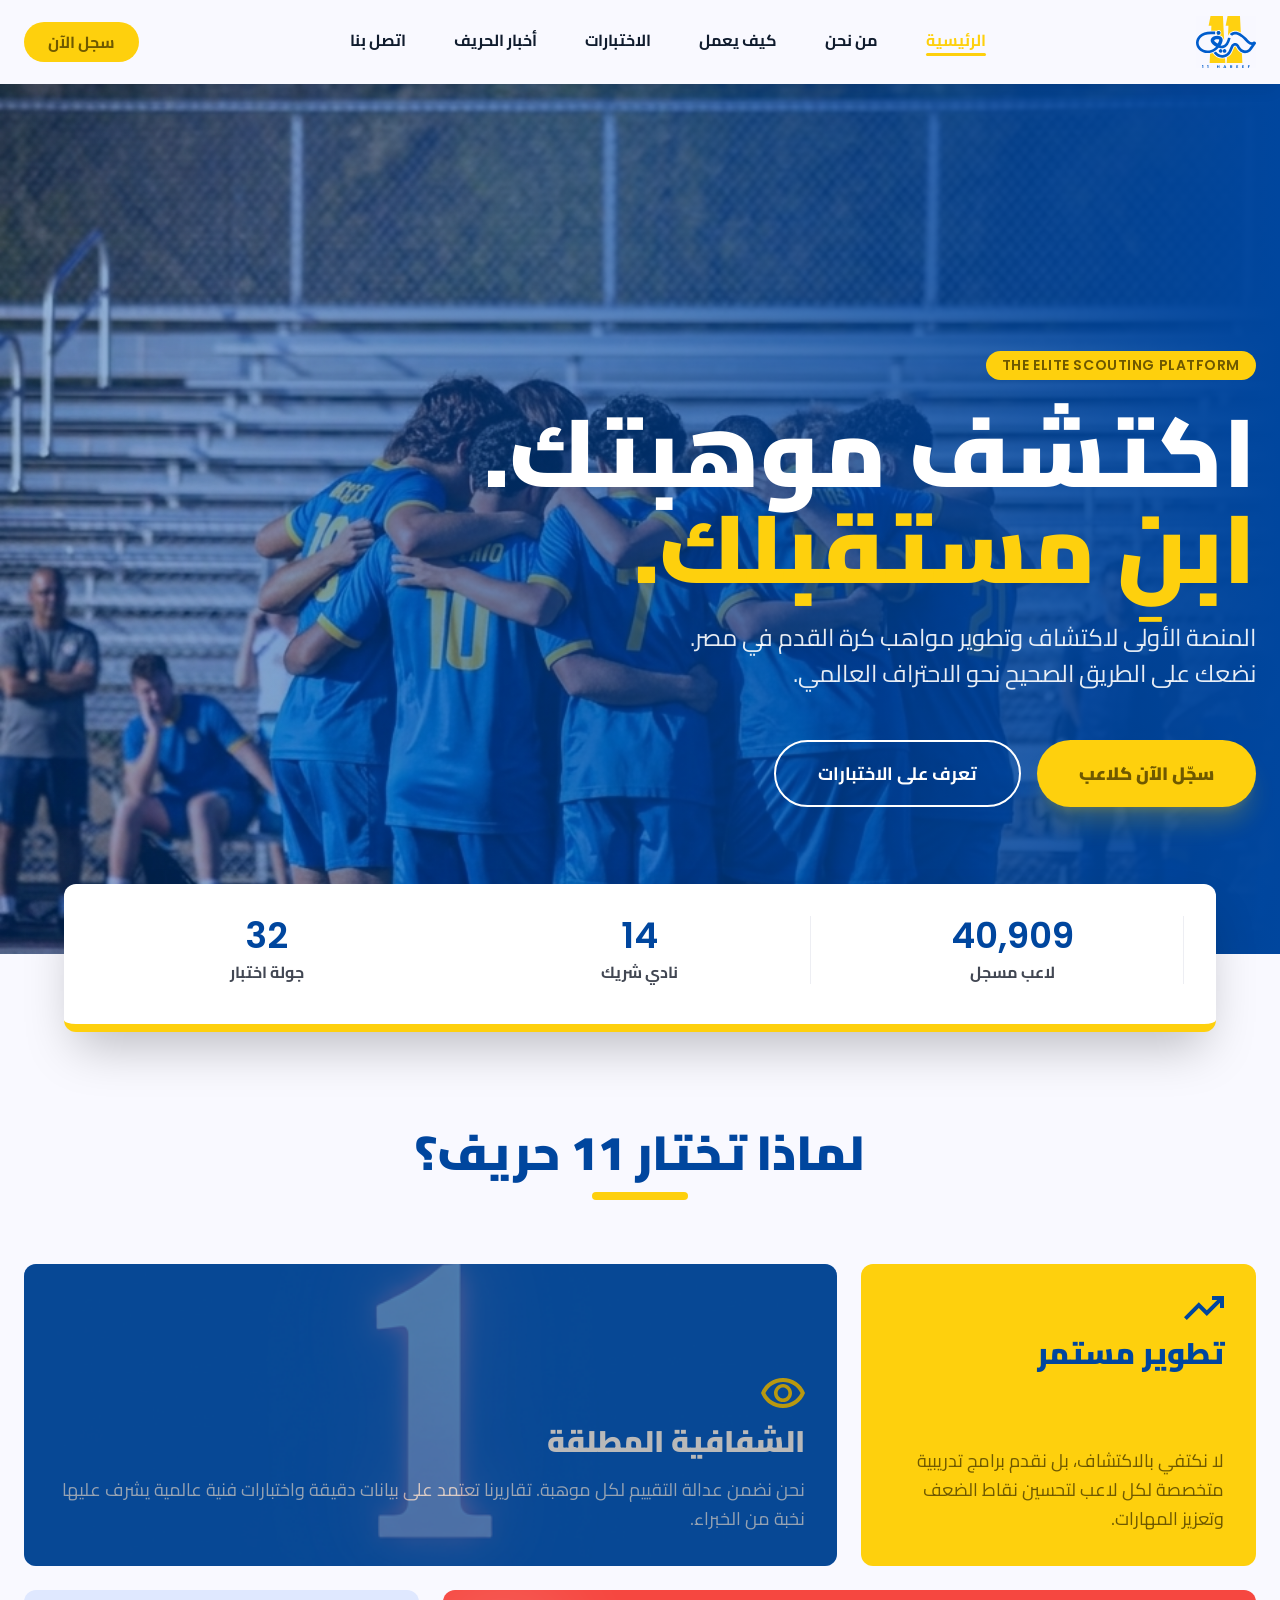
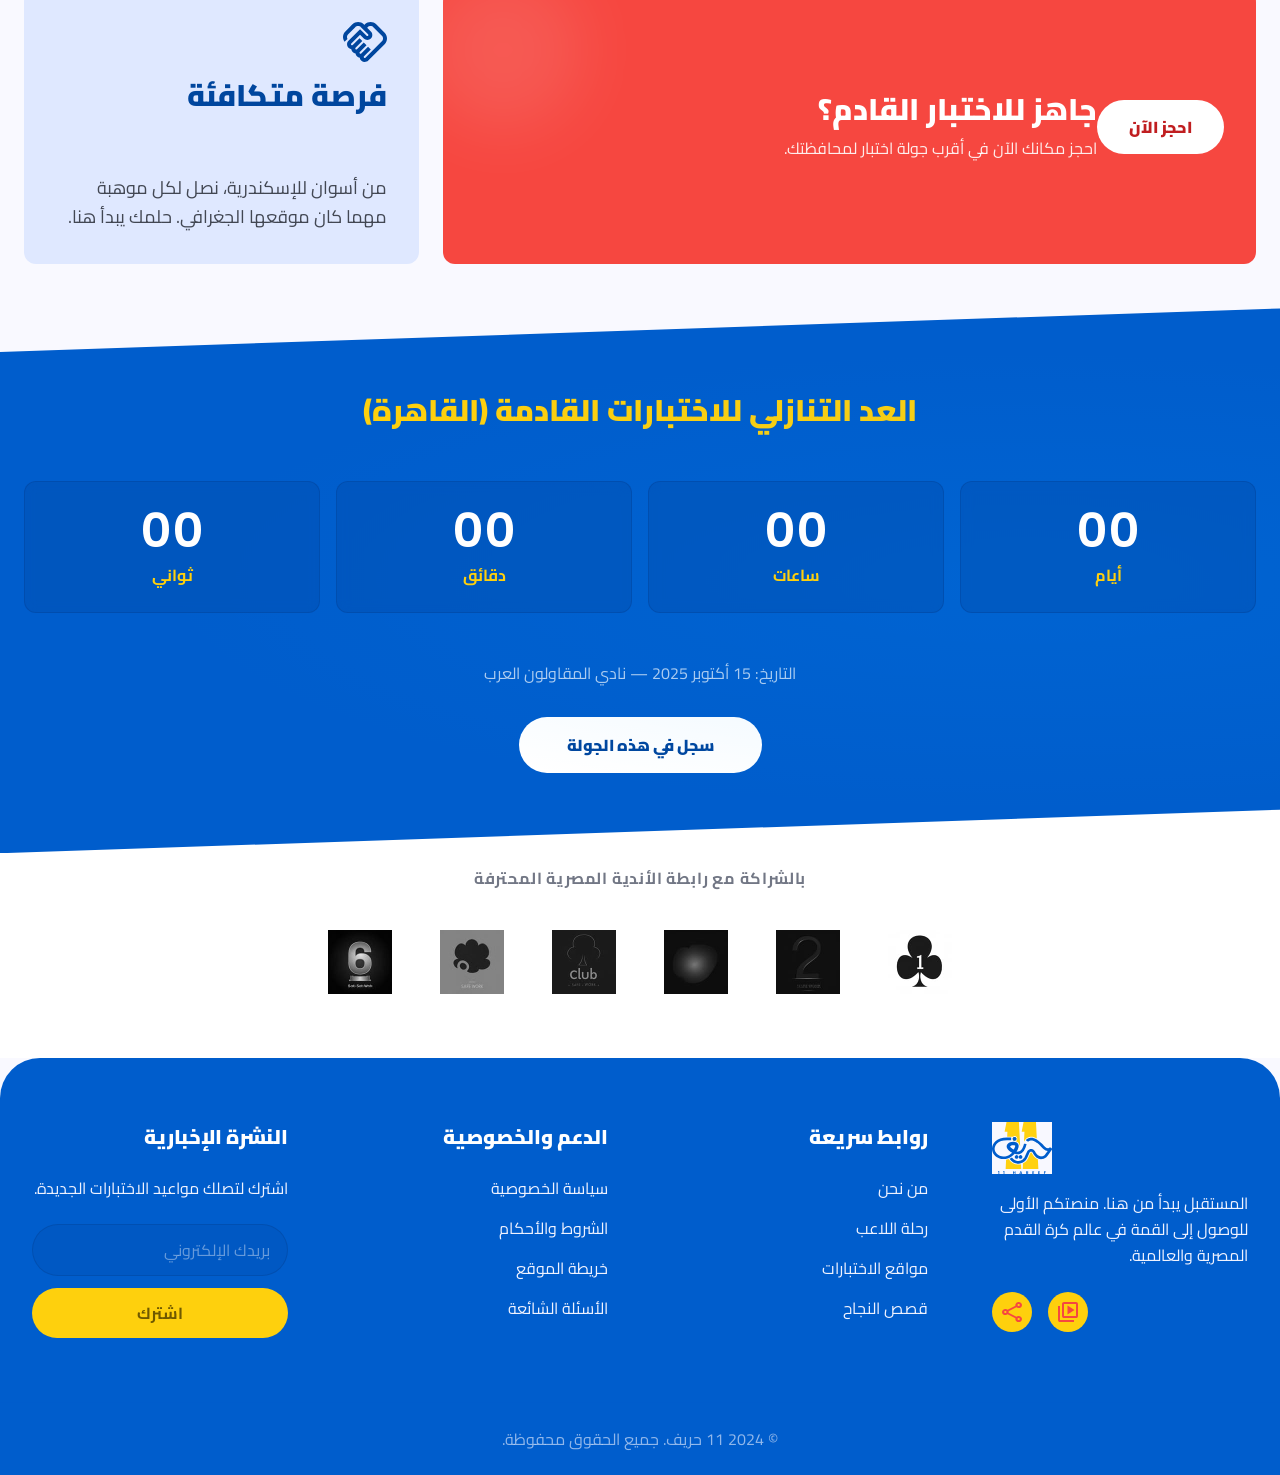
==== commit 5fecbdce: "Add website updates and new pages" ====
--- a/index.html
+++ b/index.html
@@ -33,16 +33,16 @@
 
     <!-- Navigation links -->
     <nav class="navbar__links" role="navigation" aria-label="القائمة الرئيسية">
-      <a href="#hero"      class="navbar__link active">الرئيسية</a>
-      <a href="#about"     class="navbar__link">من نحن</a>
-      <a href="#features"  class="navbar__link">كيف يعمل</a>
-      <a href="#tryouts"   class="navbar__link">الاختبارات</a>
-      <a href="#news"      class="navbar__link">أخبار الحريف</a>
-      <a href="#contact"   class="navbar__link">اتصل بنا</a>
+      <a href="index.html"        class="navbar__link active">الرئيسية</a>
+      <a href="about.html"        class="navbar__link">من نحن</a>
+      <a href="how-it-works.html" class="navbar__link">كيف يعمل</a>
+      <a href="tryouts.html"      class="navbar__link">الاختبارات</a>
+      <a href="news.html"         class="navbar__link">أخبار الحريف</a>
+      <a href="contact.html"      class="navbar__link">اتصل بنا</a>
     </nav>
 
     <!-- CTA -->
-    <a href="#register" class="navbar__cta">سجل الآن</a>
+    <a href="register.html" class="navbar__cta">سجل الآن</a>
 
     <!-- Mobile hamburger -->
     <button class="navbar__hamburger" aria-label="فتح القائمة" aria-expanded="false" aria-controls="mobile-menu">
@@ -54,13 +54,13 @@
 
 <!-- Mobile menu -->
 <nav id="mobile-menu" class="navbar__mobile" aria-label="قائمة الموبايل">
-  <a href="#hero"      class="navbar__link">الرئيسية</a>
-  <a href="#about"     class="navbar__link">من نحن</a>
-  <a href="#features"  class="navbar__link">كيف يعمل</a>
-  <a href="#tryouts"   class="navbar__link">الاختبارات</a>
-  <a href="#news"      class="navbar__link">أخبار الحريف</a>
-  <a href="#contact"   class="navbar__link">اتصل بنا</a>
-  <a href="#register"  class="navbar__cta">سجل الآن</a>
+  <a href="index.html"        class="navbar__link">الرئيسية</a>
+  <a href="about.html"        class="navbar__link">من نحن</a>
+  <a href="how-it-works.html" class="navbar__link">كيف يعمل</a>
+  <a href="tryouts.html"      class="navbar__link">الاختبارات</a>
+  <a href="news.html"         class="navbar__link">أخبار الحريف</a>
+  <a href="contact.html"      class="navbar__link">اتصل بنا</a>
+  <a href="register.html"     class="navbar__cta">سجل الآن</a>
 </nav>
 
 
@@ -95,8 +95,8 @@
     </p>
 
     <div class="hero__actions">
-      <a href="#register" class="btn btn--primary">سجّل الآن كلاعب</a>
-      <a href="#tryouts"  class="btn btn--outline">تعرف على الاختبارات</a>
+      <a href="register.html" class="btn btn--primary">سجّل الآن كلاعب</a>
+      <a href="tryouts.html"  class="btn btn--outline">تعرف على الاختبارات</a>
     </div>
 
   </div>
@@ -237,7 +237,7 @@
 
     <div class="countdown__info reveal reveal-delay-2">
       <p class="countdown__date">التاريخ: 15 أكتوبر 2025 — نادي المقاولون العرب</p>
-      <a href="#register" class="countdown__register">سجل في هذه الجولة</a>
+      <a href="register.html" class="countdown__register">سجل في هذه الجولة</a>
     </div>
 
   </div>
@@ -298,10 +298,10 @@
     <nav class="footer__col reveal reveal-delay-2" aria-labelledby="footer-links-heading">
       <h3 id="footer-links-heading" class="footer__col-title">روابط سريعة</h3>
       <ul class="footer__links">
-        <li><a href="#about"   class="footer__link">من نحن</a></li>
-        <li><a href="#journey" class="footer__link">رحلة اللاعب</a></li>
-        <li><a href="#tryouts" class="footer__link">مواقع الاختبارات</a></li>
-        <li><a href="#success" class="footer__link">قصص النجاح</a></li>
+        <li><a href="about.html"          class="footer__link">من نحن</a></li>
+        <li><a href="how-it-works.html"   class="footer__link">رحلة اللاعب</a></li>
+        <li><a href="tryouts.html"        class="footer__link">مواقع الاختبارات</a></li>
+        <li><a href="success-stories.html" class="footer__link">قصص النجاح</a></li>
       </ul>
     </nav>
 
@@ -309,10 +309,10 @@
     <nav class="footer__col reveal reveal-delay-1" aria-labelledby="footer-support-heading">
       <h3 id="footer-support-heading" class="footer__col-title">الدعم والخصوصية</h3>
       <ul class="footer__links">
-        <li><a href="#privacy"  class="footer__link">سياسة الخصوصية</a></li>
-        <li><a href="#terms"    class="footer__link">الشروط والأحكام</a></li>
-        <li><a href="#sitemap"  class="footer__link">خريطة الموقع</a></li>
-        <li><a href="#faq"      class="footer__link">الأسئلة الشائعة</a></li>
+        <li><a href="#"        class="footer__link">سياسة الخصوصية</a></li>
+        <li><a href="#"        class="footer__link">الشروط والأحكام</a></li>
+        <li><a href="#"        class="footer__link">خريطة الموقع</a></li>
+        <li><a href="faq.html" class="footer__link">الأسئلة الشائعة</a></li>
       </ul>
     </nav>
 
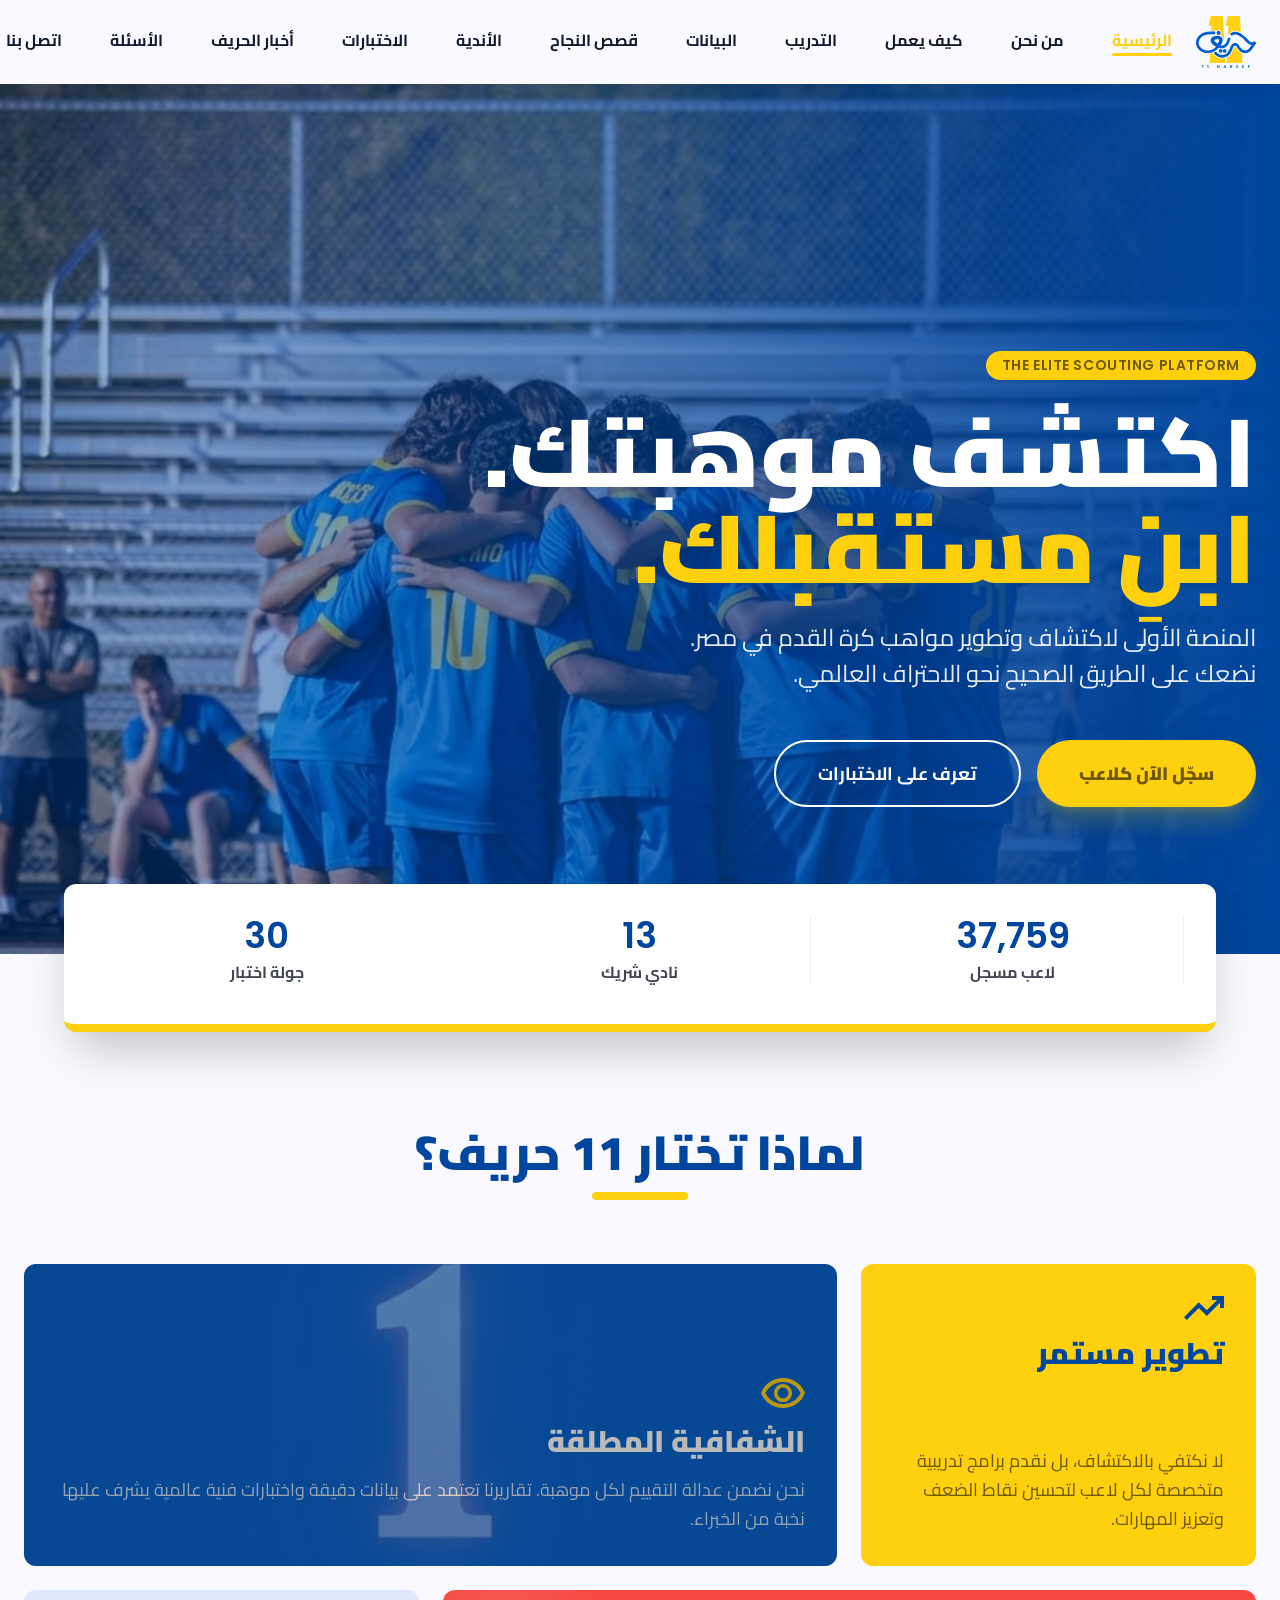
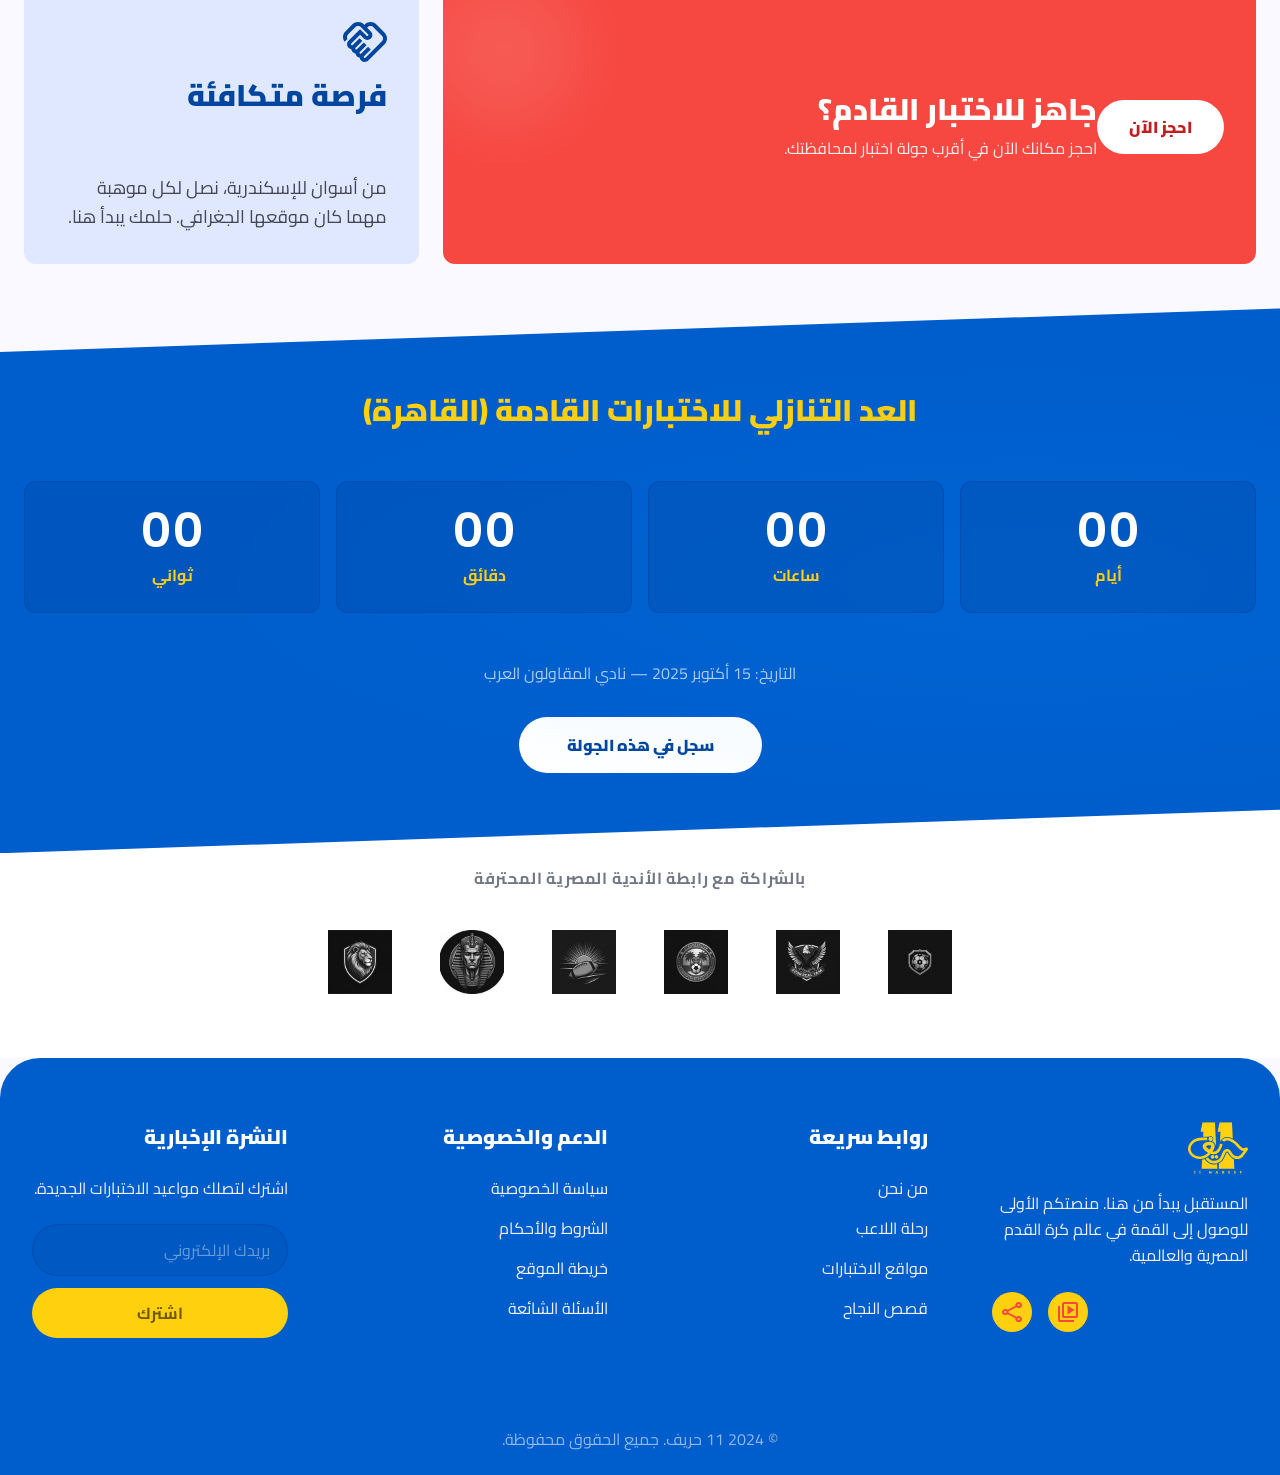
==== commit 693ded52: "Update website content and assets" ====
--- a/index.html
+++ b/index.html
@@ -36,8 +36,13 @@
       <a href="index.html"        class="navbar__link active">الرئيسية</a>
       <a href="about.html"        class="navbar__link">من نحن</a>
       <a href="how-it-works.html" class="navbar__link">كيف يعمل</a>
+      <a href="training.html"      class="navbar__link">التدريب</a>
+      <a href="data-profiles.html" class="navbar__link">البيانات</a>
+      <a href="success-stories.html" class="navbar__link">قصص النجاح</a>
+      <a href="partner-clubs.html" class="navbar__link">الأندية</a>
       <a href="tryouts.html"      class="navbar__link">الاختبارات</a>
       <a href="news.html"         class="navbar__link">أخبار الحريف</a>
+      <a href="faq.html"          class="navbar__link">الأسئلة</a>
       <a href="contact.html"      class="navbar__link">اتصل بنا</a>
     </nav>
 
@@ -57,8 +62,13 @@
   <a href="index.html"        class="navbar__link">الرئيسية</a>
   <a href="about.html"        class="navbar__link">من نحن</a>
   <a href="how-it-works.html" class="navbar__link">كيف يعمل</a>
+  <a href="training.html"      class="navbar__link">التدريب</a>
+  <a href="data-profiles.html" class="navbar__link">البيانات</a>
+  <a href="success-stories.html" class="navbar__link">قصص النجاح</a>
+  <a href="partner-clubs.html" class="navbar__link">الأندية</a>
   <a href="tryouts.html"      class="navbar__link">الاختبارات</a>
   <a href="news.html"         class="navbar__link">أخبار الحريف</a>
+  <a href="faq.html"          class="navbar__link">الأسئلة</a>
   <a href="contact.html"      class="navbar__link">اتصل بنا</a>
   <a href="register.html"     class="navbar__cta">سجل الآن</a>
 </nav>
@@ -279,7 +289,7 @@
     <!-- Brand column -->
     <div class="footer__brand reveal reveal-delay-3">
       <div class="footer__logo">
-        <img src="assets/logo.svg" alt="11 حريف" />
+        <img src="assets/logotransparent.svg" alt="11 حريف" />
       </div>
       <p class="footer__tagline">
         المستقبل يبدأ من هنا. منصتكم الأولى للوصول إلى القمة في عالم كرة القدم المصرية والعالمية.
--- a/css/components.css
+++ b/css/components.css
@@ -634,7 +634,7 @@
   width: 60px;
   height: 52px;
   margin-block-end: var(--sp-4);
-  margin-inline-start: auto;
+  margin-inline-end: auto;
 }
 .footer__logo img { height: 100%; width: auto; }
 
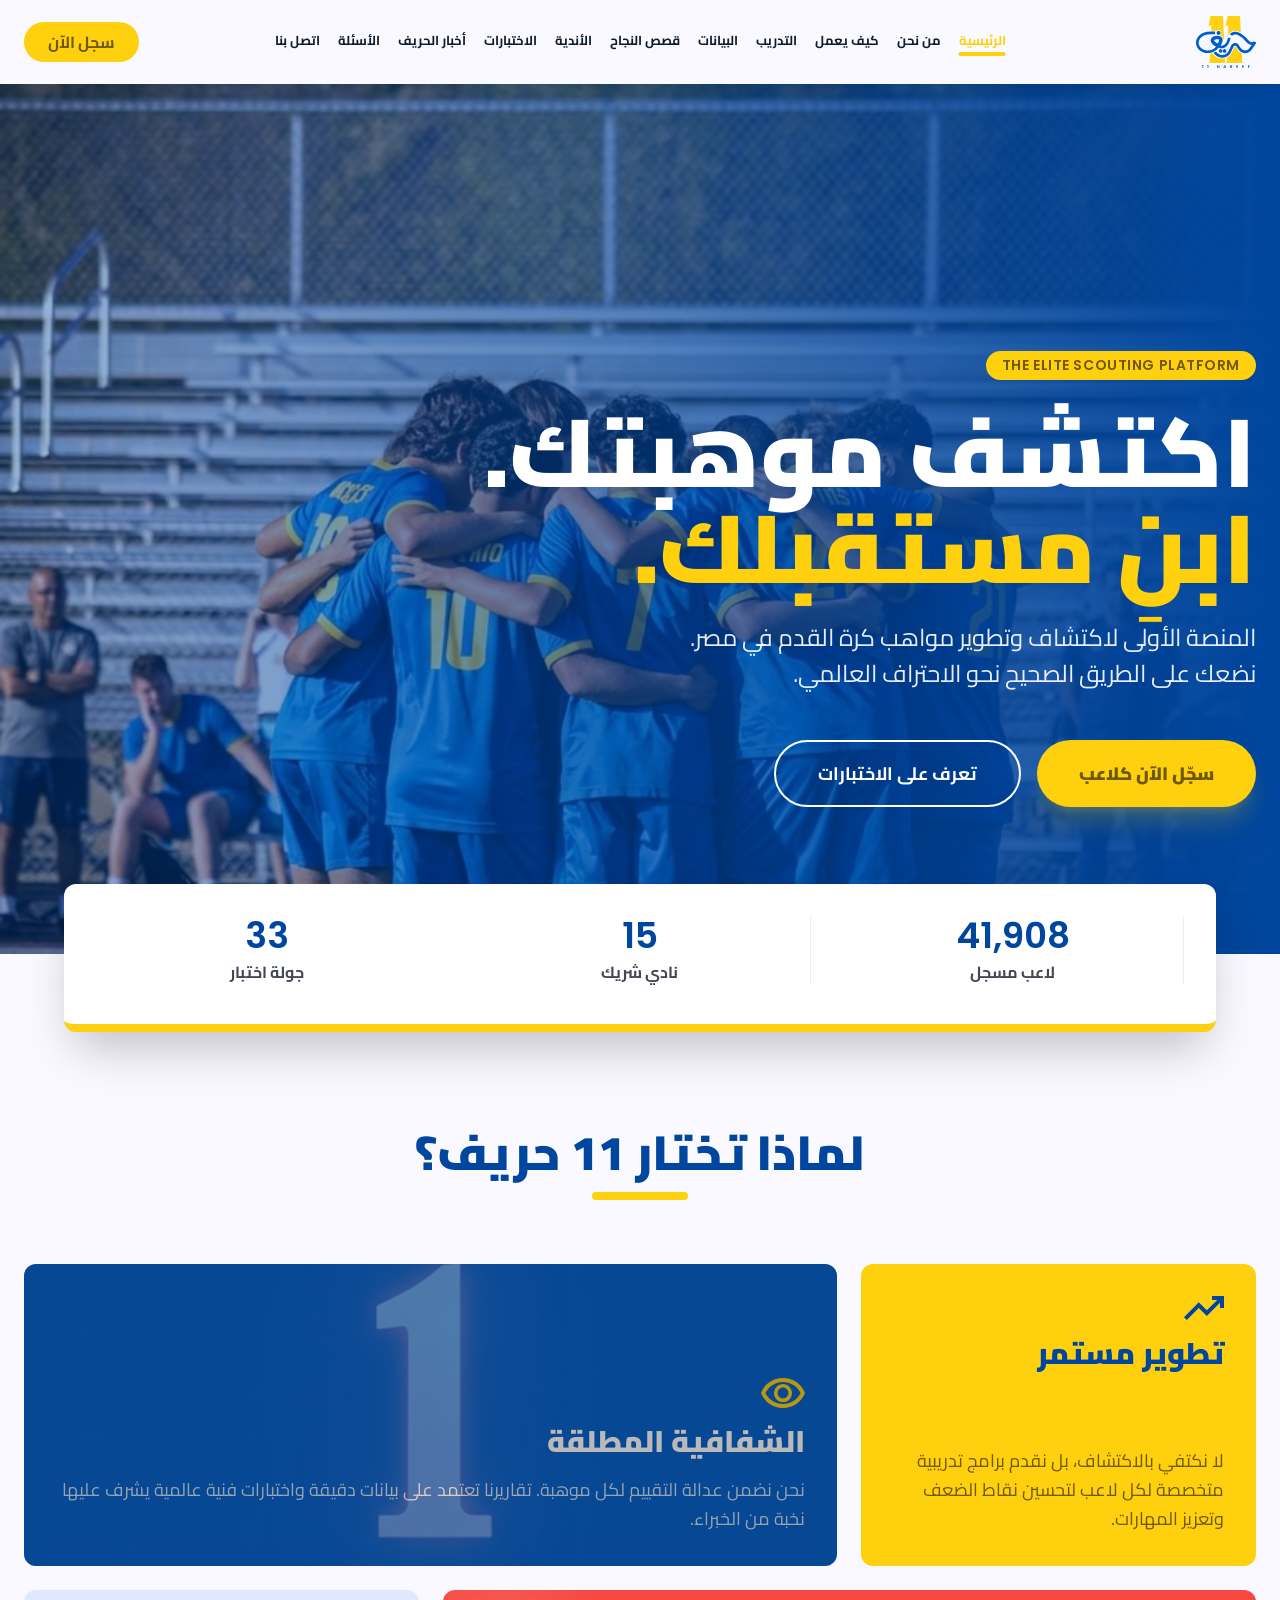
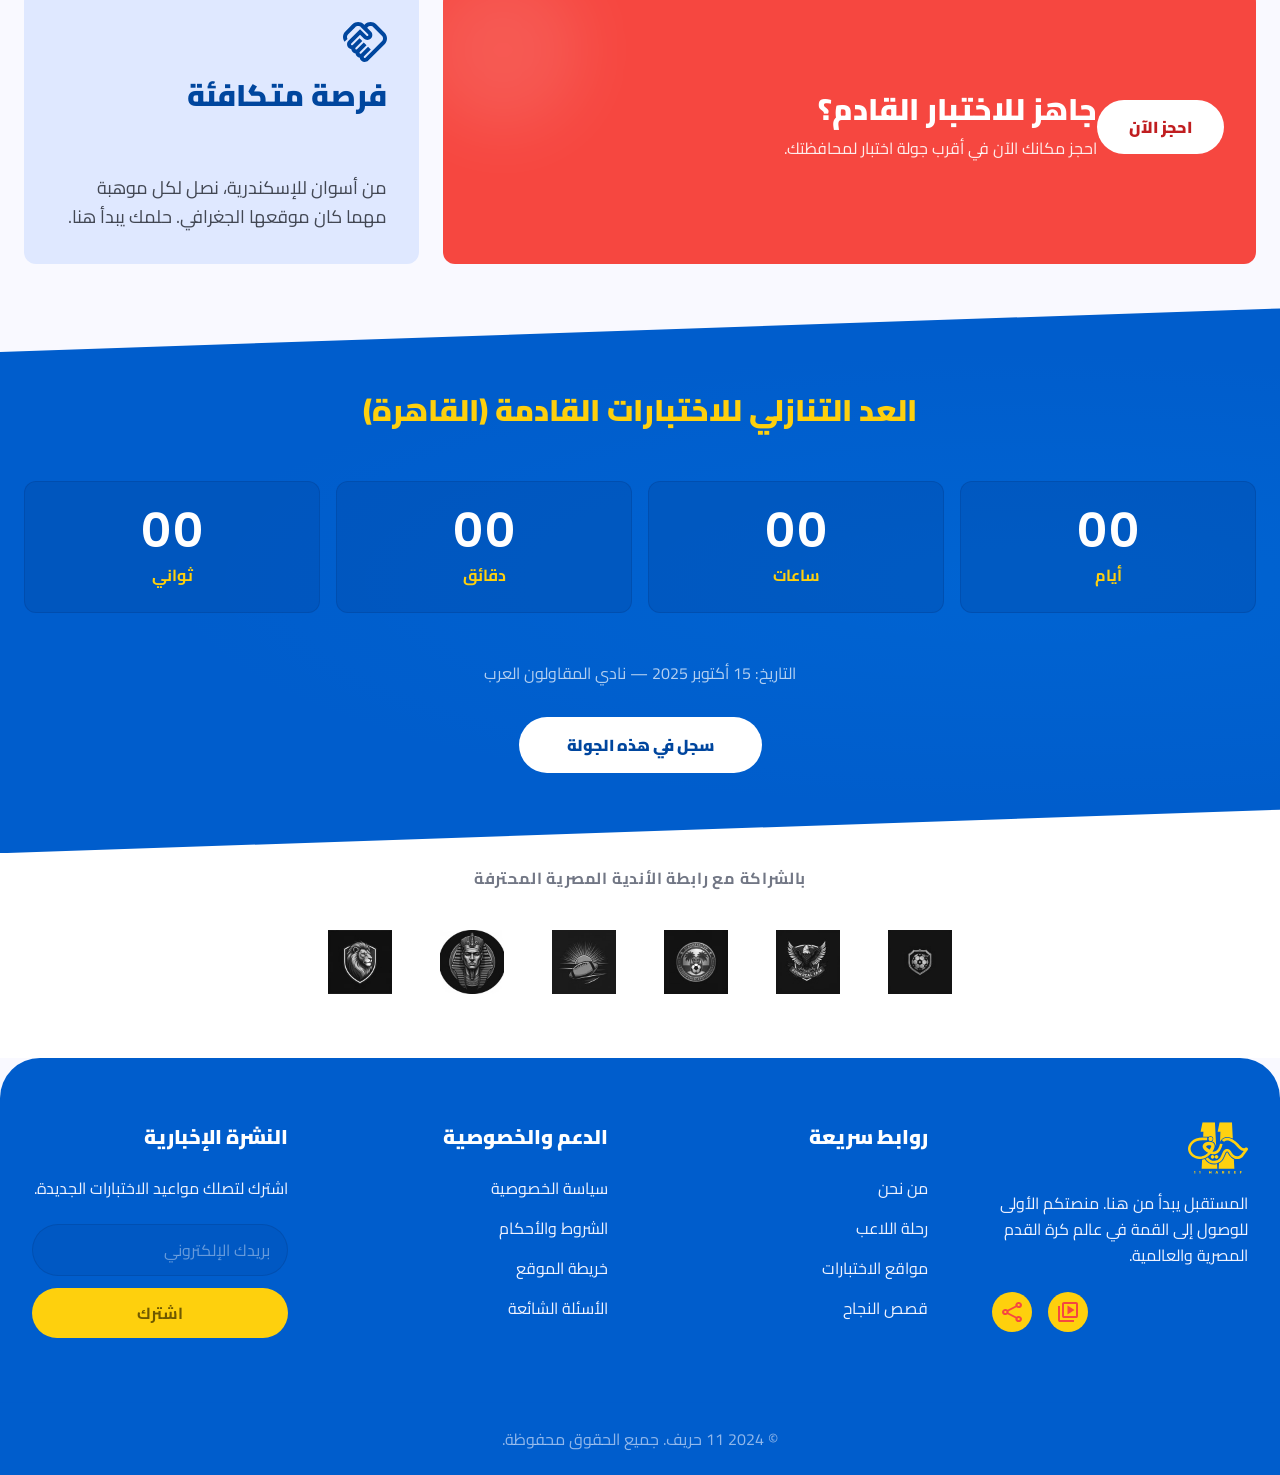
==== commit 9f886cd5: "Add motion and animation updates" ====
--- a/index.html
+++ b/index.html
@@ -16,6 +16,7 @@
   <link rel="stylesheet" href="css/base.css" />
   <link rel="stylesheet" href="css/components.css" />
   <link rel="stylesheet" href="css/animations.css" />
+  <link rel="stylesheet" href="css/motion.css" />
 </head>
 
 <body>
@@ -23,7 +24,7 @@
 <!-- ══════════════════════════════════════
      NAVBAR
 ══════════════════════════════════════ -->
-<header class="navbar" role="banner">
+<header class="navbar fade-in" role="banner">
   <div class="container navbar__inner">
 
     <!-- Logo (RTL: right side = start) -->
@@ -92,21 +93,21 @@
   <!-- Content -->
   <div class="container hero__content">
 
-    <span class="hero__badge">THE ELITE SCOUTING PLATFORM</span>
-
-    <h1 id="hero-heading" class="hero__heading">
+    <span class="hero__badge fade-in">THE ELITE SCOUTING PLATFORM</span>
+
+    <h1 id="hero-heading" class="hero__heading fade-in fade-in-delay-1">
       اكتشف موهبتك.
       <span>ابنِ مستقبلك.</span>
     </h1>
 
-    <p class="hero__sub">
+    <p class="hero__sub fade-in fade-in-delay-2">
       المنصة الأولى لاكتشاف وتطوير مواهب كرة القدم في مصر.<br />
       نضعك على الطريق الصحيح نحو الاحتراف العالمي.
     </p>
 
-    <div class="hero__actions">
-      <a href="register.html" class="btn btn--primary">سجّل الآن كلاعب</a>
-      <a href="tryouts.html"  class="btn btn--outline">تعرف على الاختبارات</a>
+    <div class="hero__actions fade-in fade-in-delay-3">
+      <a href="register.html" class="btn btn--primary hover-glow">سجّل الآن كلاعب</a>
+      <a href="tryouts.html"  class="btn btn--outline hover-lift">تعرف على الاختبارات</a>
     </div>
 
   </div>
@@ -124,7 +125,7 @@
 <!-- ══════════════════════════════════════
      STATS BAR
 ══════════════════════════════════════ -->
-<div class="stats-bar-wrapper" aria-label="إحصائيات المنصة">
+<div class="stats-bar-wrapper reveal" aria-label="إحصائيات المنصة">
   <div class="stats-bar">
 
     <div class="stats-bar__item">
@@ -217,7 +218,7 @@
 <section id="tryouts" class="countdown" aria-labelledby="countdown-heading">
   <div class="container">
 
-    <h2 id="countdown-heading" class="countdown__title">
+    <h2 id="countdown-heading" class="countdown__title reveal">
       العد التنازلي للاختبارات القادمة (القاهرة)
     </h2>
 
@@ -264,13 +265,13 @@
       بالشراكة مع رابطة الأندية المصرية المحترفة
     </p>
 
-    <div class="partners__logos reveal reveal-delay-1" role="list" aria-label="الأندية الشريكة">
-      <img src="assets/club1.png" alt="النادي الشريك 1" class="partners__logo" loading="lazy" role="listitem" />
-      <img src="assets/club2.png" alt="النادي الشريك 2" class="partners__logo" loading="lazy" role="listitem" />
-      <img src="assets/club3.png" alt="النادي الشريك 3" class="partners__logo" loading="lazy" role="listitem" />
-      <img src="assets/club4.png" alt="النادي الشريك 4" class="partners__logo" loading="lazy" role="listitem" />
-      <img src="assets/club5.png" alt="النادي الشريك 5" class="partners__logo" loading="lazy" role="listitem" />
-      <img src="assets/club6.png" alt="النادي الشريك 6" class="partners__logo" loading="lazy" role="listitem" />
+    <div class="partners__logos stagger-children reveal reveal-delay-1" role="list" aria-label="الأندية الشريكة">
+      <img src="assets/club1.png" alt="النادي الشريك 1" class="partners__logo hover-lift" loading="lazy" role="listitem" />
+      <img src="assets/club2.png" alt="النادي الشريك 2" class="partners__logo hover-lift" loading="lazy" role="listitem" />
+      <img src="assets/club3.png" alt="النادي الشريك 3" class="partners__logo hover-lift" loading="lazy" role="listitem" />
+      <img src="assets/club4.png" alt="النادي الشريك 4" class="partners__logo hover-lift" loading="lazy" role="listitem" />
+      <img src="assets/club5.png" alt="النادي الشريك 5" class="partners__logo hover-lift" loading="lazy" role="listitem" />
+      <img src="assets/club6.png" alt="النادي الشريك 6" class="partners__logo hover-lift" loading="lazy" role="listitem" />
     </div>
 
   </div>
@@ -284,10 +285,10 @@
 ══════════════════════════════════════ -->
 <footer id="contact" class="footer" role="contentinfo">
 
-  <div class="footer__main container">
+  <div class="footer__main container stagger-children">
 
     <!-- Brand column -->
-    <div class="footer__brand reveal reveal-delay-3">
+    <div class="footer__brand">
       <div class="footer__logo">
         <img src="assets/logotransparent.svg" alt="11 حريف" />
       </div>
@@ -305,7 +306,7 @@
     </div>
 
     <!-- Quick links -->
-    <nav class="footer__col reveal reveal-delay-2" aria-labelledby="footer-links-heading">
+    <nav class="footer__col" aria-labelledby="footer-links-heading">
       <h3 id="footer-links-heading" class="footer__col-title">روابط سريعة</h3>
       <ul class="footer__links">
         <li><a href="about.html"          class="footer__link">من نحن</a></li>
@@ -316,7 +317,7 @@
     </nav>
 
     <!-- Support links -->
-    <nav class="footer__col reveal reveal-delay-1" aria-labelledby="footer-support-heading">
+    <nav class="footer__col" aria-labelledby="footer-support-heading">
       <h3 id="footer-support-heading" class="footer__col-title">الدعم والخصوصية</h3>
       <ul class="footer__links">
         <li><a href="#"        class="footer__link">سياسة الخصوصية</a></li>
@@ -327,7 +328,7 @@
     </nav>
 
     <!-- Newsletter -->
-    <div class="footer__col reveal" aria-labelledby="footer-newsletter-heading">
+    <div class="footer__col" aria-labelledby="footer-newsletter-heading">
       <h3 id="footer-newsletter-heading" class="footer__col-title">النشرة الإخبارية</h3>
       <p class="footer__newsletter-desc">اشترك لتصلك مواعيد الاختبارات الجديدة.</p>
       <form class="footer__form" novalidate aria-label="نموذج الاشتراك في النشرة">
--- a/css/components.css
+++ b/css/components.css
@@ -20,28 +20,35 @@
 }
 
 .navbar__inner {
+  position: relative;
   height: 100%;
   display: flex;
   align-items: center;
   justify-content: space-between;
-  gap: var(--sp-5);
 }
 
 .navbar__logo {
   height: 52px;
   width: 60px;
   flex-shrink: 0;
+  position: relative;
+  z-index: 1;
 }
 .navbar__logo img { height: 100%; width: auto; }
 
 .navbar__links {
+  position: absolute;
+  left: 50%;
+  top: 50%;
+  transform: translate(-50%, -50%);
   display: flex;
   align-items: center;
-  gap: var(--sp-7);
+  gap: 18px;
 }
 
 .navbar__link {
-  font-size: var(--text-body);
+  font-size: 13px;
+  line-height: 24px;
   font-weight: 700;
   color: var(--c-text-primary);
   white-space: nowrap;
@@ -55,7 +62,7 @@
   position: absolute;
   inset-block-end: 0;
   inset-inline: 0;
-  height: 3px;
+  height: 4px;
   background: var(--c-accent);
   border-radius: var(--r-full);
   transform: scaleX(0);
@@ -69,6 +76,8 @@
 .navbar__link.active::after { transform: scaleX(1); }
 
 .navbar__cta {
+  position: relative;
+  z-index: 1;
   background: var(--c-accent);
   color: var(--c-accent-dark);
   font-weight: 700;
@@ -89,6 +98,8 @@
 
 /* Hamburger */
 .navbar__hamburger {
+  position: relative;
+  z-index: 1;
   display: none;
   flex-direction: column;
   gap: 5px;
--- a/css/motion.css
+++ b/css/motion.css
@@ -0,0 +1,275 @@
+/* ════════════════════════════════════════════
+   11 حريف — shared motion layer
+════════════════════════════════════════════ */
+:root {
+  --motion-ease: cubic-bezier(0.4, 0, 0.2, 1);
+  --motion-base: 300ms;
+  --motion-slow: 500ms;
+}
+
+/* ── Scroll reveals ── */
+.reveal,
+.reveal-right,
+.reveal-left,
+.reveal-scale {
+  opacity: 0;
+  transition:
+    opacity var(--motion-slow) var(--motion-ease),
+    transform var(--motion-slow) var(--motion-ease);
+  will-change: opacity, transform;
+}
+
+.reveal {
+  transform: translateY(28px);
+}
+
+.reveal-right {
+  transform: translateX(24px);
+}
+
+.reveal-left {
+  transform: translateX(-24px);
+}
+
+.reveal-scale {
+  transform: translateY(20px) scale(0.97);
+}
+
+.reveal.visible,
+.reveal-right.visible,
+.reveal-left.visible,
+.reveal-scale.visible {
+  opacity: 1;
+  transform: none;
+}
+
+.reveal-delay-1 { transition-delay: 100ms; }
+.reveal-delay-2 { transition-delay: 200ms; }
+.reveal-delay-3 { transition-delay: 300ms; }
+.reveal-delay-4 { transition-delay: 400ms; }
+.reveal-delay-5 { transition-delay: 500ms; }
+
+/* ── Load-time fade ── */
+.fade-in {
+  opacity: 0;
+  animation: motionFadeIn 560ms var(--motion-ease) forwards;
+}
+
+.fade-in-delay-1 { animation-delay: 100ms; }
+.fade-in-delay-2 { animation-delay: 200ms; }
+.fade-in-delay-3 { animation-delay: 300ms; }
+.fade-in-delay-4 { animation-delay: 400ms; }
+
+@keyframes motionFadeIn {
+  from { opacity: 0; transform: translateY(12px); }
+  to   { opacity: 1; transform: none; }
+}
+
+/* ── Stagger children ── */
+.stagger-children > * {
+  opacity: 0;
+  transform: translateY(24px);
+  transition:
+    opacity var(--motion-slow) var(--motion-ease),
+    transform var(--motion-slow) var(--motion-ease);
+}
+
+.stagger-children.is-visible > * {
+  opacity: 1;
+  transform: none;
+}
+
+.stagger-children.is-visible > *:nth-child(1)  { transition-delay: 0ms; }
+.stagger-children.is-visible > *:nth-child(2)  { transition-delay: 100ms; }
+.stagger-children.is-visible > *:nth-child(3)  { transition-delay: 200ms; }
+.stagger-children.is-visible > *:nth-child(4)  { transition-delay: 300ms; }
+.stagger-children.is-visible > *:nth-child(5)  { transition-delay: 400ms; }
+.stagger-children.is-visible > *:nth-child(6)  { transition-delay: 500ms; }
+.stagger-children.is-visible > *:nth-child(7)  { transition-delay: 600ms; }
+.stagger-children.is-visible > *:nth-child(8)  { transition-delay: 700ms; }
+
+/* Bento / card grids (index + data-profiles) */
+.bento__card,
+.reveal-scale-child {
+  opacity: 0;
+  transform: translateY(24px);
+  transition:
+    opacity var(--motion-slow) var(--motion-ease),
+    transform var(--motion-slow) var(--motion-ease);
+}
+
+.bento__card.visible,
+.reveal-scale-child.visible {
+  opacity: 1;
+  transform: none;
+}
+
+.bento__card:nth-child(1) { transition-delay: 0ms; }
+.bento__card:nth-child(2) { transition-delay: 100ms; }
+.bento__card:nth-child(3) { transition-delay: 200ms; }
+.bento__card:nth-child(4) { transition-delay: 300ms; }
+.bento__card:nth-child(5) { transition-delay: 400ms; }
+.bento__card:nth-child(6) { transition-delay: 500ms; }
+
+/* ── Progress / data bars ── */
+.data__track { overflow: hidden; }
+
+.motion-bar {
+  transform: scaleX(0);
+  transform-origin: inline-end;
+  transition: transform 1s var(--motion-ease);
+}
+
+.motion-bar.is-visible {
+  transform: scaleX(1);
+}
+
+/* ── Hover utilities ── */
+.hover-lift {
+  transition:
+    transform var(--motion-base) var(--motion-ease),
+    box-shadow var(--motion-base) var(--motion-ease);
+}
+
+.hover-lift:hover {
+  transform: translateY(-4px);
+  box-shadow: 0 12px 24px -8px rgba(16, 28, 46, 0.18);
+}
+
+.hover-glow {
+  transition:
+    transform var(--motion-base) var(--motion-ease),
+    box-shadow var(--motion-base) var(--motion-ease);
+}
+
+.hover-glow:hover {
+  box-shadow:
+    0 8px 10px -6px rgba(0, 70, 158, 0.2),
+    0 20px 25px -5px rgba(254, 208, 13, 0.25);
+}
+
+/* Partner / logo rows */
+.partners__logo,
+.partner-box,
+.club-logo {
+  transition: transform var(--motion-base) var(--motion-ease), opacity var(--motion-base) var(--motion-ease);
+}
+
+.partners__logo:hover,
+.partner-box:hover {
+  transform: scale(1.03);
+}
+
+/* Nav scroll state */
+.nav.is-scrolled,
+.nav.scrolled,
+.navbar.is-scrolled,
+.navbar.scrolled {
+  box-shadow: 0 4px 24px rgba(16, 28, 46, 0.08);
+}
+
+.nav,
+.navbar {
+  transition:
+    background var(--motion-base) var(--motion-ease),
+    box-shadow var(--motion-base) var(--motion-ease);
+}
+
+/* Mobile menu motion (index) */
+.navbar__mobile {
+  transition:
+    transform var(--motion-base) var(--motion-ease),
+    opacity var(--motion-base) var(--motion-ease);
+}
+
+/* Buttons / pills */
+button,
+.btn,
+.btn-pill,
+.navbar__cta,
+.form-submit,
+.news-tag,
+.faq-cat {
+  transition:
+    transform 180ms var(--motion-ease),
+    background var(--motion-base) var(--motion-ease),
+    color var(--motion-base) var(--motion-ease),
+    box-shadow var(--motion-base) var(--motion-ease);
+}
+
+button:active,
+.btn:active,
+.form-submit:active {
+  transform: scale(0.98);
+}
+
+.news-tag {
+  transition-duration: 200ms;
+}
+
+/* FAQ accordion — chevron only (display toggled in page CSS) */
+.faq-item__chev {
+  transition: transform var(--motion-base) var(--motion-ease);
+}
+
+/* Map pin bounce (tryouts / contact) */
+.motion-pin {
+  animation: motionPinBounce 1.2s var(--motion-ease) 0.4s both;
+}
+
+@keyframes motionPinBounce {
+  0%   { transform: translateY(0); }
+  35%  { transform: translateY(-8px); }
+  70%  { transform: translateY(2px); }
+  100% { transform: translateY(0); }
+}
+
+/* Stepper fill */
+.stepper__fill {
+  transition: width var(--motion-slow) var(--motion-ease);
+}
+
+/* Live pulse */
+.motion-live-pulse {
+  animation: motionLivePulse 1.5s ease-in-out infinite;
+}
+
+@keyframes motionLivePulse {
+  0%, 100% { opacity: 1; transform: scale(1); }
+  50%       { opacity: 0.65; transform: scale(1.15); }
+}
+
+/* Story card tilt settle */
+.story-card.is-visible .story-card__tilt {
+  transition: transform var(--motion-slow) var(--motion-ease);
+  transform: rotate(0deg) !important;
+}
+
+/* Reduced motion */
+@media (prefers-reduced-motion: reduce) {
+  *,
+  *::before,
+  *::after {
+    animation-duration: 0.01ms !important;
+    animation-iteration-count: 1 !important;
+    transition-duration: 0.01ms !important;
+    scroll-behavior: auto !important;
+  }
+
+  .reveal,
+  .reveal-right,
+  .reveal-left,
+  .reveal-scale,
+  .stagger-children > *,
+  .bento__card,
+  .reveal-scale-child,
+  .fade-in {
+    opacity: 1 !important;
+    transform: none !important;
+    animation: none !important;
+  }
+
+  .motion-bar {
+    transform: scaleX(1) !important;
+  }
+}
